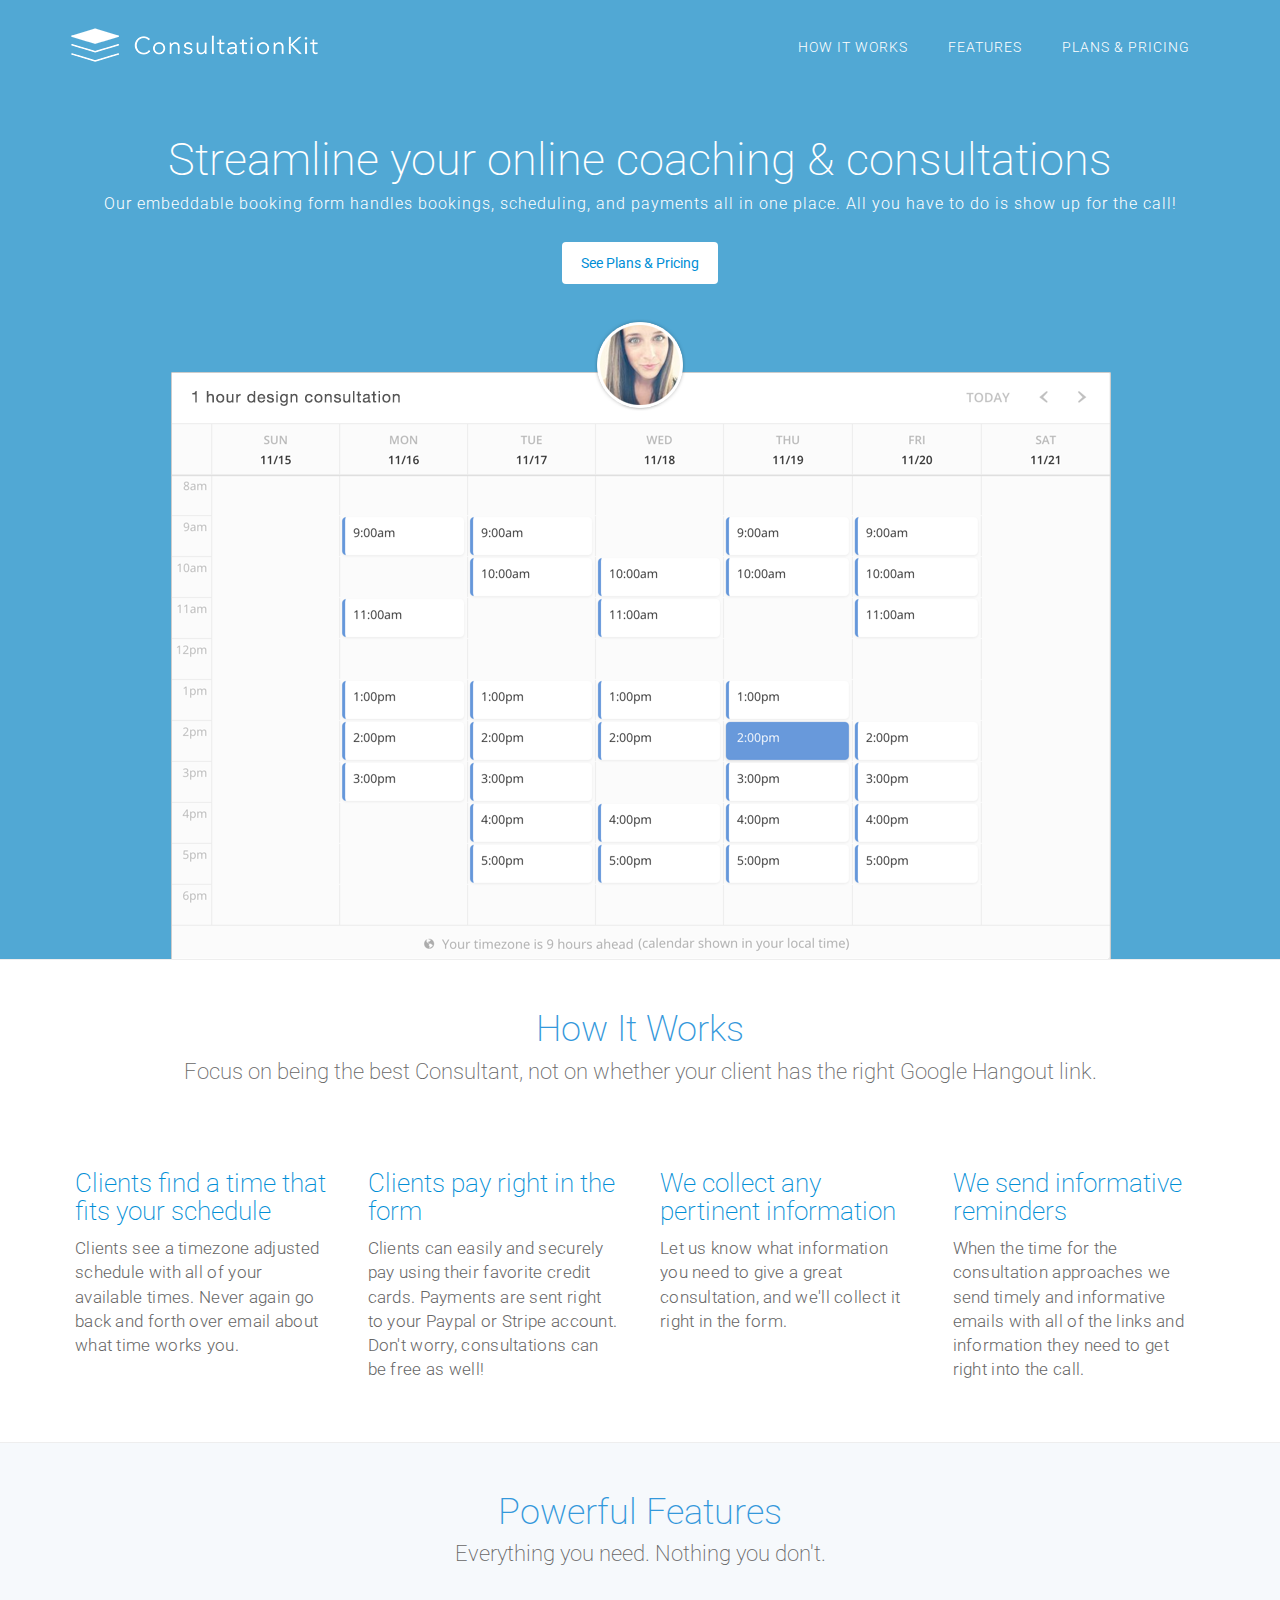
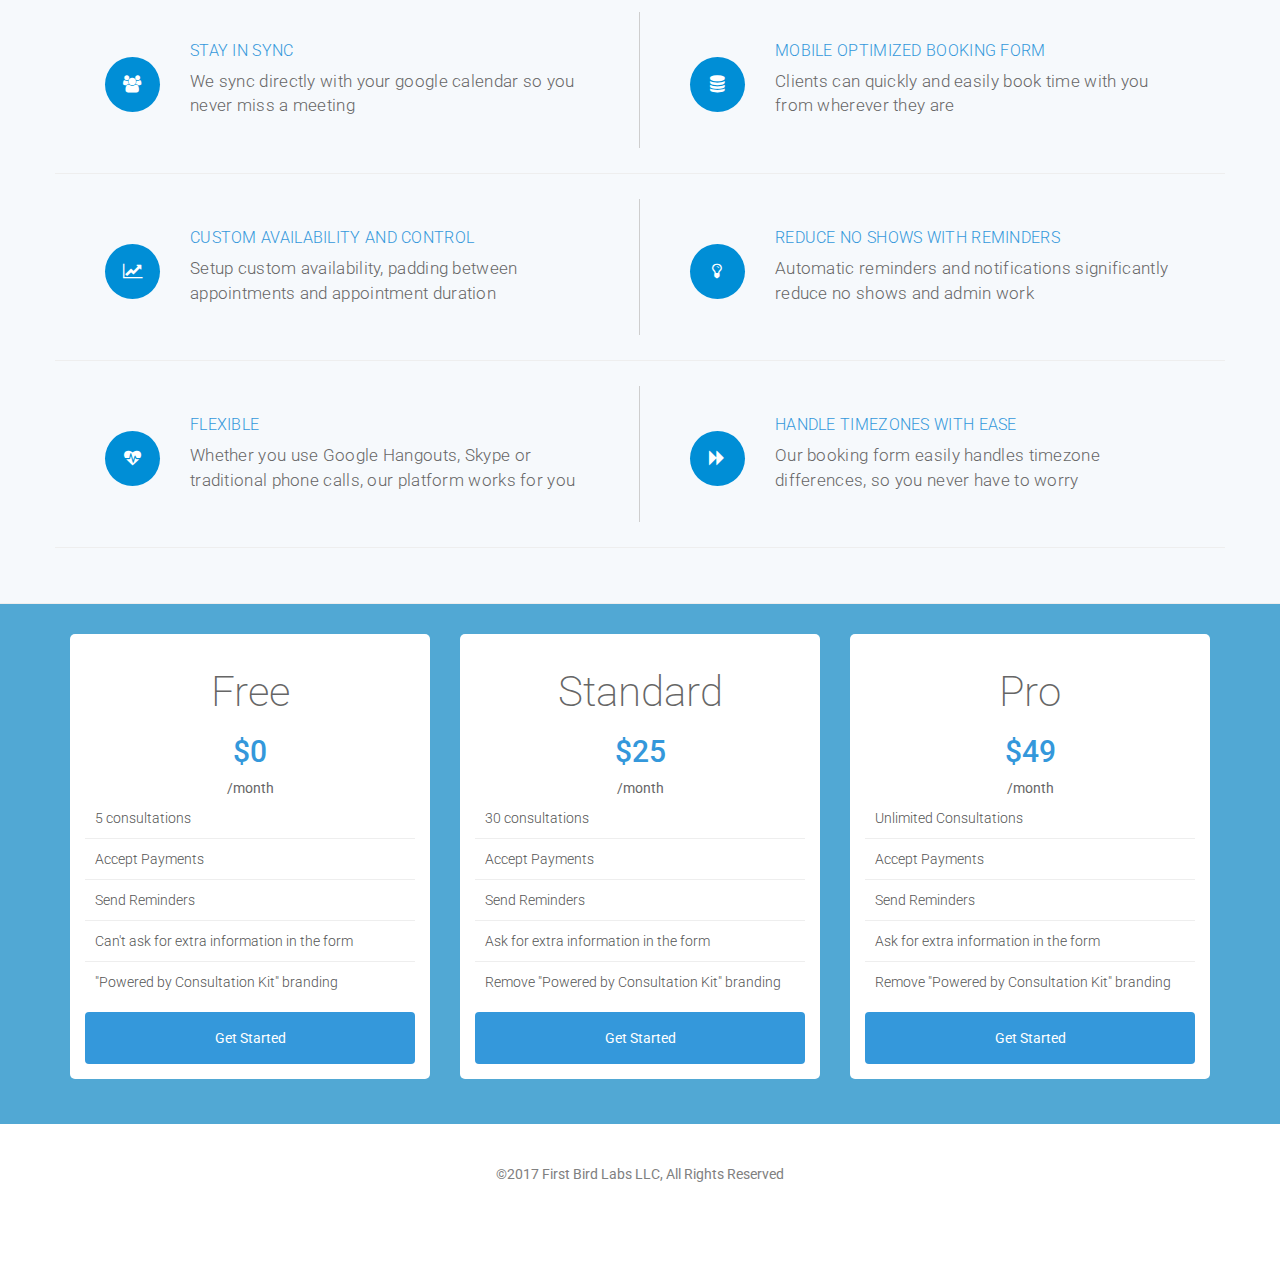
==== index.html @ 5f7b931e "add google verification" ====
<!doctype html>
<html lang="en">
<head>
	<meta charset="UTF-8">

	<!-- SITE TITLE -->
	<title>Consultation Kit - Streamline your online coaching &amp; consultations</title>
	<meta name="description" content="Convos reveals common interests through real conversations">
	<meta name="keywords" content="Convos, Find, Discover, Conversations, App, Mobile">
	<meta name="viewport" content="width=device-width, initial-scale=1, maximum-scale=1">
	<meta name="google-site-verification" content="D7kw4qBS7Xbm1XAXugQw0Zht6vFipjHPdtNviVeNV0k" />

	<!-- =========================
          FAV AND TOUCH ICONS
    ============================== -->
	<!--<link rel="icon" href="images/favicon.ico">-->
	<link rel="apple-touch-icon" href="images/apple-touch-icon.png">
	<link rel="apple-touch-icon" sizes="72x72" href="images/apple-touch-icon-72x72.png">
	<link rel="apple-touch-icon" sizes="114x114" href="images/apple-touch-icon-114x114.png">

	<!-- =========================
         STYLESHEETS
    ============================== -->
	<!-- BOOTSTRAP -->
	<link rel="stylesheet" href="https://maxcdn.bootstrapcdn.com/bootstrap/3.3.7/css/bootstrap.min.css" integrity="sha384-BVYiiSIFeK1dGmJRAkycuHAHRg32OmUcww7on3RYdg4Va+PmSTsz/K68vbdEjh4u" crossorigin="anonymous">

	<link rel="stylesheet" href="css/animate.min.css">
	<link rel="stylesheet" href="css/main.css">

	<!-- WEB FONTS -->
	<link href='http://fonts.googleapis.com/css?family=Roboto:100,300,100italic,400,300italic' rel='stylesheet' type='text/css'>

	<link href="https://maxcdn.bootstrapcdn.com/font-awesome/4.7.0/css/font-awesome.min.css" rel="stylesheet" integrity="sha384-wvfXpqpZZVQGK6TAh5PVlGOfQNHSoD2xbE+QkPxCAFlNEevoEH3Sl0sibVcOQVnN" crossorigin="anonymous">

	<script>
		(function(i,s,o,g,r,a,m){i['GoogleAnalyticsObject']=r;i[r]=i[r]||function(){
					(i[r].q=i[r].q||[]).push(arguments)},i[r].l=1*new Date();a=s.createElement(o),
				m=s.getElementsByTagName(o)[0];a.async=1;a.src=g;m.parentNode.insertBefore(a,m)
		})(window,document,'script','https://www.google-analytics.com/analytics.js','ga');

		ga('create', '', 'auto');
		ga('send', 'pageview');

	</script>
</head>

<body>

<header class="header" id="home">

	<div class="see-through-blue">

		<!-- STICKY NAVIGATION -->
		<div class="navbar">
			<div class="container">
				<div class="navbar-header">

					<!-- LOGO ON STICKY NAV BAR -->
					<button type="button" class="navbar-toggle" data-toggle="collapse" data-target="#main-navigation">
						<span class="sr-only">Toggle navigation</span>
						<span class="icon-bar"></span>
						<span class="icon-bar"></span>
						<span class="icon-bar"></span>
					</button>

					<a class="navbar-brand" href="#"><img src="images/logo.png"></a>

				</div>

				<!-- NAVIGATION LINKS -->
				<div class="navbar-collapse collapse" id="main-navigation">
					<ul class="nav navbar-nav navbar-right main-navigation">
						<li><a href="#how-it-works">How it works</a></li>
						<li><a href="#features">Features</a></li>
						<li><a href="#plans">Plans &amp; Pricing</a></li>
					</ul>
				</div>
			</div> <!-- /END CONTAINER -->
		</div> <!-- /END STICKY NAVIGATION -->

		<!-- CONTAINER -->
		<div class="container hero">

			<div class="row home-contents">
				<div class="col-md-12 col-sm-12">

					<!-- HEADING AND BUTTONS -->
					<div class="intro-section text-center fadeInRight animated">

						<!-- WELCOM MESSAGE -->
						<h1 class="intro">Streamline your online coaching &amp; consultations</h1>
						<h5>Our embeddable booking form handles bookings, scheduling, and payments all in one place. All you have to do is show up for the call!</h5>

						<!--
						<div class="download-btns">
							<a href="https://itunes.apple.com/us/app/find-convos/id1161973068?ls=1&mt=8" target="_blank" class="btn btn-app-store"><i class="fa fa-apple"></i> <span class="small">Download on the</span> <span class="big">App Store</span></a>

							<a href="#" class="btn btn-play-store"><i class="fa fa-android"></i> <span class="small">Coming Soon</span> <span class="big">Play Store</span></a>
						</div>
						-->

						<!-- Begin MailChimp Signup Form -->
						<!--End mc_embed_signup-->
						<!-- /END BUTTONS -->

					</div>
					<!-- /END HEADNING AND BUTTONS -->

				</div>
			</div>
			<div class="action-btns">
				<a class="btn btn-pricing" href="#plans">See Plans &amp; Pricing</a>
			</div>
			<!-- /END ROW -->
			<div class="desktop fadeInLeft animated">
				<img src="images/widget-screenshot-transparent.png" class="img-responsive"/>
			</div>

		</div>
		<!-- /END CONTAINER -->
	</div>
	<!-- /END SOLID COLOR BG -->
</header>
<!-- /END HEADER -->

<section class="featured" id="how-it-works">
	<div class="container fadeInLeft animated">
		<div class="heading text-center">
			<h1>How It Works</h1>
			<h5>Focus on being the best Consultant, not on whether your client has the right Google Hangout link.</h5>
		</div>
		<div class="row">
			<div class="col-sm-3 explainer">
				<h2>Clients find a time that fits your schedule</h2>
				<p>Clients see a timezone adjusted schedule with all of your available times. Never again go back and forth over email about what time works you.</p>
			</div>
			<div class="col-sm-3 explainer">
					<h2>Clients pay right in the form</h2>
					<p>Clients can easily and securely pay using their favorite credit cards. Payments are sent right to your Paypal or Stripe account. Don't worry, consultations can be free as well!</p>
			</div>
			<div class="col-sm-3 explainer">
				<h2>We collect any pertinent information</h2>
				<p>Let us know what information you need to give a great consultation, and we'll collect it right in the form.</p>
			</div>
				<div class="col-sm-3 explainer">
					<h2>We send informative reminders</h2>
					<p>When the time for the consultation approaches we send timely and informative emails with all of the links and information they need to get right into the call.</p>
				</div>
		</div>
	</div>
	<!--
	<div class="container fadeInLeft animated">
		<div class="heading text-center">
			<h1>How It Works</h1>
			<h5>Here's how clients can easily book a time with Consultation Kit</h5>
		</div>
		<div class="row">
			<div class="col-sm-7 explainer">
				<h2>Clients find a time that fits your schedule</h2>
				<p>Clients see a timezone adjusted schedule with all of your available times. Never again go back and forth over email about what time works you.</p>
			</div>
			<div class="col-sm-5">
			</div>
		</div>
	</div>
	<div class="gray">
		<div class="container fadeInRight animated">
			<div class="row">
				<div class="col-sm-7 explainer">
					<h2>Clients pay right in the form</h2>
					<p>Clients can easily and securely pay using their favorite credit cards. Payments are sent right to your Paypal or Stripe account. Don't worry, consultations can be free as well!</p>
				</div>
				<div class="col-sm-5 pull-phone">
				</div>
			</div>
		</div>
	</div>
	<div class="container fadeInLeft animated">
		<div class="row">
			<div class="col-sm-7 explainer">
				<h2>We collect any pertinent information</h2>
				<p>Let us know what information you need to give a great consultation, and we'll collect it right in the form.</p>
			</div>
			<div class="col-sm-5 pull-phone">

			</div>
		</div>
	</div>
	<div class="gray">
		<div class="container fadeInLeft animated">
			<div class="row">
				<div class="col-sm-7 explainer">
					<h2>We send informative reminders</h2>
					<p>When the time for the consultation approaches we send timely and informative emails with all of the links and information they need to get right into the call.</p>
				</div>
				<div class="col-sm-5 pull-phone">

				</div>
			</div>
		</div>
	</div>
	<div class="container fadeInLeft animated">
		<div class="row">
			<div class="col-sm-7 explainer">
				<h2>You focus on what you do best</h2>
				<p>We take care of the busy work of running an online consulting business so you can focus on being a great consultant and not on making sure your client has the right Google Hangout link.</p>
			</div>
			<div class="col-sm-5 pull-phone">

			</div>
		</div>
	</div>
	-->
</section>

<section id="features" class="featured gray fadeInRight animated">
	<div class="container">
		<div class="heading text-center">
			<h1>Powerful Features</h1>
			<h5>Everything you need. Nothing you don't.</h5>
		</div>
		<div class="row benefits">
			<div class="col-sm-6 benefit">
				<div class="icon">
					<i class="fa fa-users"></i>
				</div>
				<h4>Stay In Sync</h4>
				<p>We sync directly with your google calendar so you never miss a meeting
				</p>
			</div>
			<div class="col-sm-6 benefit">
				<div class="icon">
					<i class="fa fa-database"></i>
				</div>
				<h4>Mobile optimized booking form</h4>
				<p>Clients can quickly and easily book time with you from wherever they are</p>
			</div>
		</div>
		<div class="row benefits">
			<div class="col-sm-6 benefit">
				<div class="icon">
					<i class="fa fa-line-chart"></i>
				</div>
				<h4>Custom availability and control</h4>
				<p>Setup custom availability, padding between appointments and appointment duration</p>
			</div>
			<div class="col-sm-6 benefit">
				<div class="icon">
					<i class="fa fa-lightbulb-o"></i>
				</div>
				<h4>Reduce no shows with reminders</h4>
				<p>Automatic reminders and notifications significantly reduce no shows and admin work</p>
			</div>
		</div>
		<div class="row benefits">
			<div class="col-sm-6 benefit">
				<div class="icon">
					<i class="fa fa-heartbeat"></i>
				</div>
				<h4>Flexible</h4>
				<p>Whether you use Google Hangouts, Skype or traditional phone calls, our platform works for you</p>
			</div>
			<div class="col-sm-6 benefit">
				<div class="icon">
					<i class="fa fa-forward"></i>
				</div>
				<h4>Handle Timezones with ease</h4>
				<p>Our booking form easily handles timezone differences, so you never have to worry</p>
			</div>
		</div>
	</div>
</section>


<!-- =========================
     DOWNLOAD NOW
============================== -->
<section class="solid-color" id="plans">
		<div class="container">
			<div class="row">
				<div class="col-sm-4">
					<div class="plan">
						<h2>Free</h2>
						<h3>$0</h3>
						<span>/month</span>
						<ul>
							<li>5 consultations</li>
							<li>Accept Payments</li>
							<li>Send Reminders</li>
							<li>Can't ask for extra information in the form</li>
							<li>"Powered by Consultation Kit" branding</li>
						</ul>
						<a class="btn btn-get-started" href="/signup">Get Started</a>
					</div>
				</div>
				<div class="col-sm-4">
					<div class="plan">
						<h2>Standard</h2>
						<h3>$25</h3>
						<span>/month</span>
						<ul>
							<li>30 consultations</li>
							<li>Accept Payments</li>
							<li>Send Reminders</li>
							<li>Ask for extra information in the form</li>
							<li>Remove "Powered by Consultation Kit" branding</li>
						</ul>
						<a class="btn btn-get-started" href="/signup">Get Started</a>
					</div>
				</div>
				<div class="col-sm-4">
					<div class="plan">
						<h2>Pro</h2>
						<h3>$49</h3>
						<span>/month</span>
						<ul>
							<li>Unlimited Consultations</li>
							<li>Accept Payments</li>
							<li>Send Reminders</li>
							<li>Ask for extra information in the form</li>
							<li>Remove "Powered by Consultation Kit" branding</li>
						</ul>
						<a class="btn btn-get-started" href="/signup">Get Started</a>
					</div>
				</div>

				<!--
				<div class="col-md-8 col-md-offset-2">
					<div class="subscription-form-container fadeInLeft animated">
						<h2 data-wow-offset="10" data-wow-duration="1.5s">Join our mailing list!</h2>
						<p>Learn tips and tricks on growing and maintaining happy teams.</p>

						<form class="subscription-form mailchimp form-inline wow fadeInRight animated" data-wow-offset="10" data-wow-duration="1.5s" role="form">
							<h4 class="subscription-success"></h4>
							<h4 class="subscription-error"></h4>
							<div class="input-and-button">
								<input type="email" name="email" id="subscriber-email" placeholder="Your Email" class="form-control input-box">
								<button type="submit" id="subscribe-button" class="btn btn-default standard-button">Submit</button>
							</div>
						</form>
					</div>
				</div>
				-->
			</div>
		</div>
</section>


<!-- =========================
     FOOTER
============================== -->
<footer>

	<div class="container">


		<!-- <div class="social-icons-list text-center">
			<a href="https://facebook.com/findconvos">
				<i class="fa fa-facebook"></i>
			</a>
			<a href="https://twitter.com/findconvos">
				<i class="fa fa-twitter"></i>
			</a>
			<a href="https://instagram.com/findconvos">
				<i class="fa fa-instagram"></i>
			</a>
		</div>-->

		<!-- COPYRIGHT TEXT -->
		<p class="copyright text-center">
			©2017 First Bird Labs LLC, All Rights Reserved
		</p>

	</div>
	<!-- /END CONTAINER -->

</footer>
<!-- /END FOOTER -->
<script src="https://ajax.googleapis.com/ajax/libs/jquery/3.1.0/jquery.min.js"></script>
<script src="js/jquery.ajaxchimp.min.js"></script>
<script src="https://maxcdn.bootstrapcdn.com/bootstrap/3.3.7/js/bootstrap.min.js" integrity="sha384-Tc5IQib027qvyjSMfHjOMaLkfuWVxZxUPnCJA7l2mCWNIpG9mGCD8wGNIcPD7Txa" crossorigin="anonymous"></script>
<script type="text/javascript">
	$( document ).ready(function() {
		/* =================================
		 ===  MAILCHIMP                 ====
		 =================================== */

		$('.mailchimp').ajaxChimp({
					callback: mailchimpCallback,
					url: "https://findconvos.us14.list-manage.com/subscribe/post?u=e4b405b7a6bc4b181033f6d09&amp;id=39b6cc0068" //Replace this with your own mailchimp post URL. Don't remove the "". Just paste the url inside "".
				}
		);

		function mailchimpCallback(resp) {
			if (resp.result === 'success') {
				$('.subscription-success').html('<i class="icon_check_alt2"></i> Success!<br/>' + resp.msg).fadeIn(1000);
				$('.subscription-error').fadeOut(500);

				$('.input-and-button').hide();

			} else if(resp.result === 'error') {
				$('.subscription-error').html('<i class="icon_close_alt2"></i><br/>' + resp.msg).fadeIn(1000);
			}
		}

		$("a[href*=\\#]:not([href=\\#])").click(function() {
			if (location.pathname.replace(/^ \//,'') == this.pathname.replace(/^ \//,'')
					&& location.hostname == this.hostname) {
				var $target = $(this.hash);
				$target = $target.length && $target
						|| $('[name=' + this.hash.slice(1) +']');
				if ($target.length) {
					var targetOffset = $target.offset().top;
					$('html,body')
							.animate({scrollTop: targetOffset}, 1000);
					return false;
				}
			}
		});
	});
</script>
</body>
</html>
---- css/main.css ----
body {
    font-family: 'Roboto', sans-serif;
}

.solid-color{
    background: rgba(51,153,204, 0.85);
}
.see-through-blue{
    background: rgba(51,153,204, 0.85);
}
.navbar-brand{
    line-height: 63px;
    height: auto;
    padding-top: 25px;
}
.navbar-nav > li > a{
    line-height: 63px;
    color: #fff;
    font-size: 14px;
    font-weight: 300;
    letter-spacing: 1px;
    padding-left: 20px;
    padding-right: 20px;
    text-transform: uppercase;
}
.navbar-nav > li > a:hover {
    background: transparent;
    color: #fff;
    border-top: 5px solid #fff;
    line-height: 55px;
}
.navbar-nav > li > a:focus, .navbar-nav > li > a:active{
    background: transparent;
    color: #fff;
}
.hero{
    color: #fff;
}
.hero h1{
    font-weight: 200
}
.hero h5{
    font-size: 16px;
    font-weight: 300;
    letter-spacing: 1px;
}
#home{
    //background: url('../images/bg.jpg');
    //background-size: cover;
}
.phone{
    padding: 50px 15px;
    margin: 45px auto;
    display: -webkit-box;
    display: -webkit-flex;
    display: -ms-flexbox;
    display: flex;
    justify-content: center;
    width: 267px;
    /*height: 553px;*/
    align-items: center;
    border-radius: 38px;
    background: #fff;
    box-shadow: inset 0 4px 7px 1px #fff,inset 0 -5px 20px rgba(173,186,204,.25),0 2px 6px rgba(0,21,64,.14),0 10px 20px rgba(0,21,64,.05);
}
.phone img{
    border-radius: 4px;
    max-width: 100%;
}
.desktop{
    //padding: 50px 15px 0;
    margin: 10px auto 0;
    display: -webkit-box;
    display: -webkit-flex;
    display: -ms-flexbox;
    display: flex;
    justify-content: center;
    max-width: 972px;
    align-items: center;
    //border-radius: 38px 38px 0 0;
    //background: #f9f9f9;
    //box-shadow: inset 0 4px 7px 1px #fff,inset 0 -5px 20px rgba(173,186,204,.25),0 2px 6px rgba(0,21,64,.14),0 10px 20px rgba(0,21,64,.05);
}
.desktop img{
    //border-radius: 4px;
    max-width: 100%;
    //border: 1px solid #eee;
}
.featured{
    padding: 30px 0;
    position: relative;
    background: #fff;
    border-top: 1px solid #eee;
}
.explainer {
    padding: 10px;
    text-align: center;
}
.explainer h2{
    color: #008ed6;
    font-weight: 200;
    font-size: 26px;
}
.explainer p{
    font-size: 17px;
    color: #666;
    font-weight: 300;
    letter-spacing: 0.3px;
}
.gray{
    background: #f6f9fc;
    border-top: 1px solid #eee;
    border-bottom: 1px solid #eee;
}
.heading{
    padding-bottom: 35px;
}
.heading h1{
    font-weight: 200;
    color: #3498db;
}
.heading h5{
    color: #666;
    font-size: 22px;
    font-weight: 200;
}
.benefits{
    margin-bottom: 25px;
    border-bottom: 1px solid #eee;
    padding-bottom: 25px;
}
.benefit{
    padding: 20px 50px;
    color: #666;
    font-weight: 300;
    font-size: 17px;
    letter-spacing: 0.3px;
    text-align: center;

}
.benefit h4{
    text-transform: uppercase;
    font-weight: 300;
    font-size: 16px;
    color: #3498db;
}
.benefit:first-child{
    border-right: 1px solid #cecece;
}
.icon {
    background: #008ed6;
    height: 55px;
    width: 55px;
    border-radius: 100%;
    text-align: center;
    line-height: 50px;
    margin: 20px auto 15px;
}
.icon i {
    vertical-align: middle;
    color: #fff;
}
.icon-bar{
    background: #fff
}

.download {
    color: #ffffff;
}

.download .solid-color {
    padding-top: 110px;
    padding-bottom: 70px;
}

.download .download-container {
    padding-bottom: 80px;
}

.download .subscription-form-container {
    padding-bottom: 80px;
}
.download .subscription-form-container h2{
    font-weight: 300;
    font-size: 36px;
    margin: 0;
}
.download .subscription-form-container p{
    font-weight: 300;
    font-size: 18px;
    letter-spacing: 1px;
}

.download .subscription-form .input-box {
    height: 57px;
    padding-left: 20px;
    -webkit-box-shadow: none;
    box-shadow: none;
    background: #FFF;
    border: 2px solid #FFF;
}

.download .subscription-form .input-box:focus,
.download .subscription-form .input-box:active {
    color: #000;
    font-weight: 400;
}

.download .subscription-form .subscription-success,
.download .subscription-form .subscription-error {
    display: none;
}

.download h2 {
    margin-bottom: 30px;
}
.standard-button {
    background: #005885;
}

.standard-button, .standard-button2 {
    font-size: 18px;
    font-weight: 400 !important;
    border-radius: 4px !important;
    text-shadow: 0 !important;
    color: #ffffff;
    min-width: 150px;
    border: none;
    padding: 16px 25px 16px 25px;
    -webkit-transition: all ease 0.25s;
    transition: all ease 0.25s;
    margin: 10px auto;
    display: block;
}
footer{
    padding: 30px;
}

footer .copyright {
    color: #808080;
    padding-top: 10px;
    margin-bottom: 50px;
}
.skew-right{
    transform: rotate(4deg);
}
.skew-left{
    transform: rotate(-4deg);
}
.social-icons-list a{
    font-size: 25px;
    margin: 0 10px;
}
.navbar-toggle {
    margin-top: 28px;
    margin-right: 20px;
}

.btn {
    display: inline-block;
    padding: 6px 12px;
    margin-bottom: 0;
    font-size: 14px;
    font-weight: 400;
    line-height: 1.42857143;
    text-align: center;
    white-space: nowrap;
    vertical-align: middle;
    -ms-touch-action: manipulation;
    touch-action: manipulation;
    cursor: pointer;
    -webkit-user-select: none;
    -moz-user-select: none;
    -ms-user-select: none;
    user-select: none;
    background-image: none;
    border: 1px solid transparent;
    border-radius: 4px;
}

.download-btns {
    padding: 15px;
}
.btn-app-store, .btn-play-store {
    display: inline-block;
    margin: 0 10px;
}

.btn-app-store, .btn-play-store {
    background: #fff;
    color: #444;
    position: relative;
    height: 60px;
    padding-left: 55px;
    padding-right: 20px;
    border-radius: 4px;
    margin-bottom: 10px;
}

.btn-app-store i, .btn-play-store i {
    font-size: 36px;
    position: absolute;
    left: 10px;
    top: 12px;
    color: #3498db;
}

.btn-app-store .small, .btn-play-store .small {
    display: block;
    text-align: left;
    font-size: 12px;
    line-height: 12px;
    margin-bottom: 2px;
    margin-top: 5px;
}

.btn-app-store .big, .btn-play-store .big {
    display: block;
    text-align: left;
    font-size: 21px;
    line-height: 21px;
    font-weight: 600;
}
.action-btns {
    text-align: center;
    padding: 20px;
}

.btn-pricing {
    padding: 10px 18px;
    background: #fff;
    color: #008ed6;
}
.btn-get-started {
    background: #3498db;
    color: #fff;
    width: 100%;
    padding: 15px;
}
#plans {
    padding: 30px;
}
.plan {
    background: #fff;
    -webkit-border-radius: 5px;
    -moz-border-radius: 5px;
    border-radius: 5px;
    padding: 15px;
    text-align: center;
    margin-bottom: 15px;
}
.plan h2 {
    color: #666;
    font-size: 42px;
    font-weight: 200;
}
.plan h3 {
    color: #3498db;
    font-size: 30px;
}
.plan span {
    color: #666;
}
.plan ul {
    padding: 0;
    margin: 0 0 10px;
    list-style-type: none;
    width: 100%;
}
.plan ul li {
    padding: 10px;
    color: #555;
    border-bottom: 1px solid #eee;
    width: 100%;
    text-align: left;
    font-size: 14px;
    font-weight: 300;
}
.plan ul li:last-child {
    border: none;
}
@media (min-width: 768px){
    .hero {
        padding-top: 0px;
        padding-bottom: 0px;
    }
    .hero h1{
        font-size: 45px;
    }
    .pull-phone{
        margin-top: -100px;
    }
    .explainer {
        padding: 20px;
        text-align: left;
    }
    .benefit{
        text-align: left;
    }
    .benefit .icon {
        float: left;
        margin-right: 30px;
        margin-top: 25px;
    }
    .download .subscription-form .input-box {
        width: 70%;
    }
    .standard-button{
        margin: 5px;
        display: inline-block;
    }
}
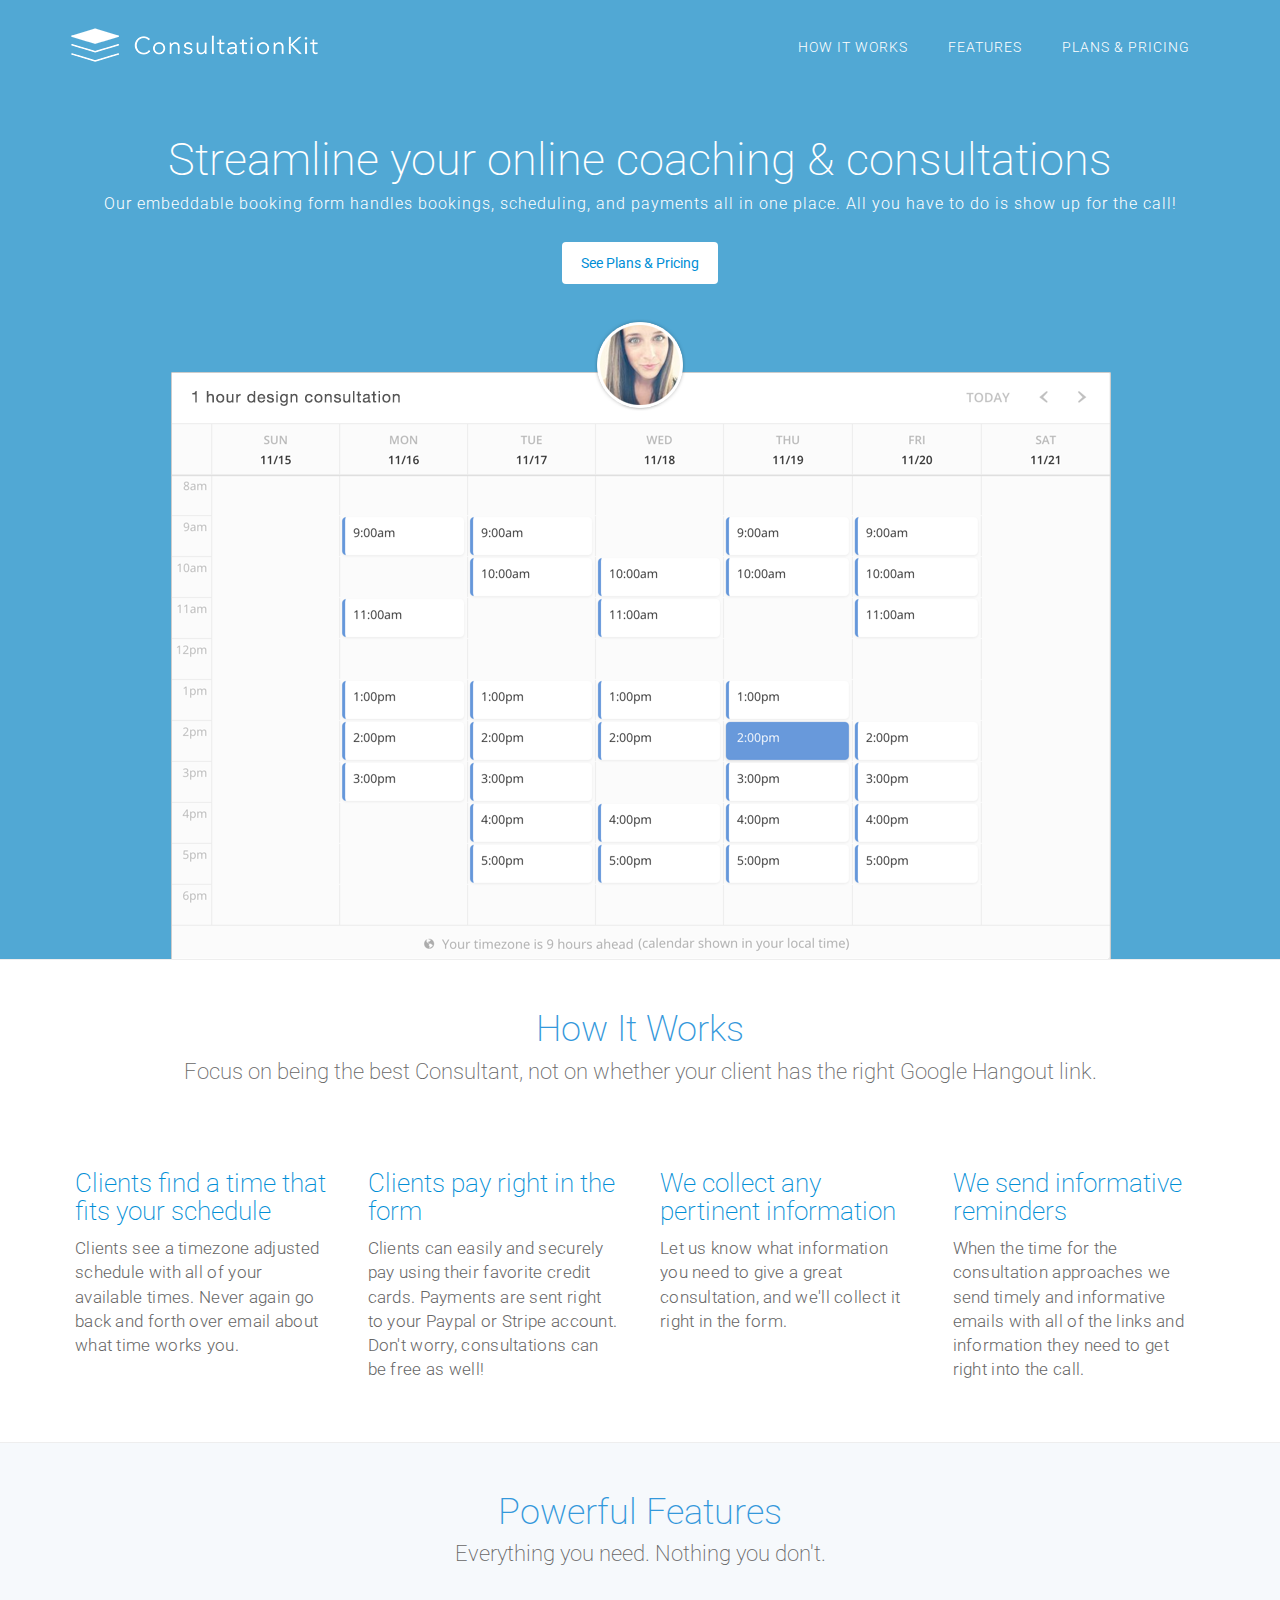
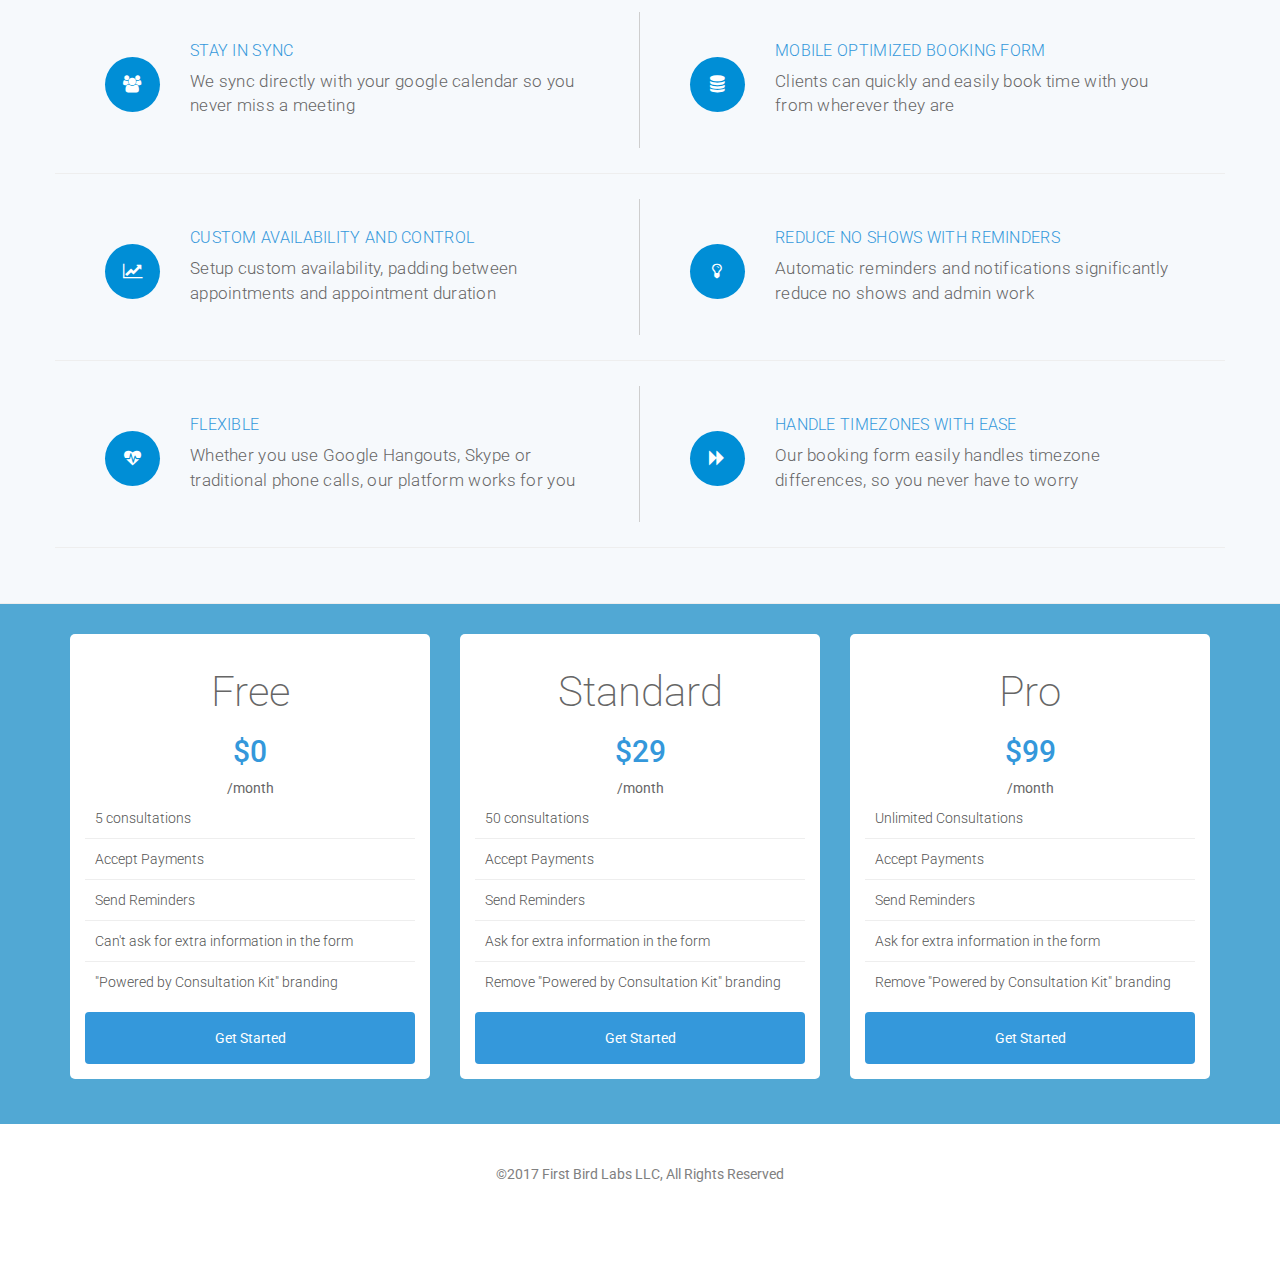
==== commit fd78da1d: "ga event for signup" ====
--- a/index.html
+++ b/index.html
@@ -33,13 +33,13 @@
 	<link href="https://maxcdn.bootstrapcdn.com/font-awesome/4.7.0/css/font-awesome.min.css" rel="stylesheet" integrity="sha384-wvfXpqpZZVQGK6TAh5PVlGOfQNHSoD2xbE+QkPxCAFlNEevoEH3Sl0sibVcOQVnN" crossorigin="anonymous">
 
 	<script>
-		(function(i,s,o,g,r,a,m){i['GoogleAnalyticsObject']=r;i[r]=i[r]||function(){
-					(i[r].q=i[r].q||[]).push(arguments)},i[r].l=1*new Date();a=s.createElement(o),
-				m=s.getElementsByTagName(o)[0];a.async=1;a.src=g;m.parentNode.insertBefore(a,m)
-		})(window,document,'script','https://www.google-analytics.com/analytics.js','ga');
-
-		ga('create', '', 'auto');
-		ga('send', 'pageview');
+	  (function(i,s,o,g,r,a,m){i['GoogleAnalyticsObject']=r;i[r]=i[r]||function(){
+	  (i[r].q=i[r].q||[]).push(arguments)},i[r].l=1*new Date();a=s.createElement(o),
+	  m=s.getElementsByTagName(o)[0];a.async=1;a.src=g;m.parentNode.insertBefore(a,m)
+	  })(window,document,'script','https://www.google-analytics.com/analytics.js','ga');
+
+	  ga('create', 'UA-92282541-1', 'auto');
+	  ga('send', 'pageview');
 
 	</script>
 </head>
@@ -290,28 +290,28 @@
 							<li>Can't ask for extra information in the form</li>
 							<li>"Powered by Consultation Kit" branding</li>
 						</ul>
-						<a class="btn btn-get-started" href="/signup">Get Started</a>
+						<div data-plan="free" class="btn btn-get-started">Get Started</div>
 					</div>
 				</div>
 				<div class="col-sm-4">
 					<div class="plan">
 						<h2>Standard</h2>
-						<h3>$25</h3>
+						<h3>$29</h3>
 						<span>/month</span>
 						<ul>
-							<li>30 consultations</li>
+							<li>50 consultations</li>
 							<li>Accept Payments</li>
 							<li>Send Reminders</li>
 							<li>Ask for extra information in the form</li>
 							<li>Remove "Powered by Consultation Kit" branding</li>
 						</ul>
-						<a class="btn btn-get-started" href="/signup">Get Started</a>
+						<div data-plan="standard" class="btn btn-get-started">Get Started</div>
 					</div>
 				</div>
 				<div class="col-sm-4">
 					<div class="plan">
 						<h2>Pro</h2>
-						<h3>$49</h3>
+						<h3>$99</h3>
 						<span>/month</span>
 						<ul>
 							<li>Unlimited Consultations</li>
@@ -320,7 +320,7 @@
 							<li>Ask for extra information in the form</li>
 							<li>Remove "Powered by Consultation Kit" branding</li>
 						</ul>
-						<a class="btn btn-get-started" href="/signup">Get Started</a>
+						<div data-plan="pro" class="btn btn-get-started">Get Started</div>
 					</div>
 				</div>
 
@@ -345,6 +345,32 @@
 		</div>
 </section>
 
+<!-- Modal -->
+<div class="modal fade" id="signup" tabindex="-1" role="dialog" aria-labelledby="myModalLabel">
+	<div class="modal-dialog" role="document">
+		<div class="modal-content">
+			<div class="modal-header">
+				<button type="button" class="close" data-dismiss="modal" aria-label="Close"><span aria-hidden="true">&times;</span></button>
+				<h4 class="modal-title" id="myModalLabel">You've caught us before we're ready!</h4>
+			</div>
+			<div class="modal-body">
+					<div class="subscription-form-container animated">
+						<p id="signup-description">Thanks for checking out Consultation Kit! Things are going really well and it should be
+							ready soon. If you would like to be one of the first users, leave your email below and
+							we'll be in touch when we're ready.</p>
+						<form id="mailchimp" class="subscription-form mailchimp form-inline wow fadeInRight animated" data-wow-offset="10" data-wow-duration="1.5s" role="form">
+							<h4 class="subscription-success"></h4>
+							<h4 class="subscription-error"></h4>
+							<div class="input-and-button">
+								<input type="email" name="email" id="subscriber-email" placeholder="Your Email" class="form-control input-box">
+								<button type="submit" id="subscribe-button" class="btn btn-get-started btn-subscribe">Submit</button>
+							</div>
+						</form>
+					</div>
+			</div>
+		</div>
+	</div>
+</div>
 
 <!-- =========================
      FOOTER
@@ -355,13 +381,13 @@
 
 
 		<!-- <div class="social-icons-list text-center">
-			<a href="https://facebook.com/findconvos">
+			<a href="https://facebook.com/">
 				<i class="fa fa-facebook"></i>
 			</a>
-			<a href="https://twitter.com/findconvos">
+			<a href="https://twitter.com/">
 				<i class="fa fa-twitter"></i>
 			</a>
-			<a href="https://instagram.com/findconvos">
+			<a href="https://instagram.com/">
 				<i class="fa fa-instagram"></i>
 			</a>
 		</div>-->
@@ -381,13 +407,25 @@
 <script src="https://maxcdn.bootstrapcdn.com/bootstrap/3.3.7/js/bootstrap.min.js" integrity="sha384-Tc5IQib027qvyjSMfHjOMaLkfuWVxZxUPnCJA7l2mCWNIpG9mGCD8wGNIcPD7Txa" crossorigin="anonymous"></script>
 <script type="text/javascript">
 	$( document ).ready(function() {
+
+		var selectedPlan = null;
+
+		$('.btn-get-started').on('click', function() {
+			selectedPlan = $(this).data().plan
+			const eventType = selectedPlan;
+
+			// send event to google analytics on singup
+			ga('send', 'event', 'Buy Plan', eventType);
+
+			$('#signup').modal('show')
+		})
 		/* =================================
 		 ===  MAILCHIMP                 ====
 		 =================================== */
 
-		$('.mailchimp').ajaxChimp({
+		$('#mailchimp').ajaxChimp({
 					callback: mailchimpCallback,
-					url: "https://findconvos.us14.list-manage.com/subscribe/post?u=e4b405b7a6bc4b181033f6d09&amp;id=39b6cc0068" //Replace this with your own mailchimp post URL. Don't remove the "". Just paste the url inside "".
+					url: "https://consultationkit.us15.list-manage.com/subscribe/post?u=f41667291d3e0a2df7e658abb&amp;id=4179db09fe"
 				}
 		);
 
@@ -397,6 +435,9 @@
 				$('.subscription-error').fadeOut(500);
 
 				$('.input-and-button').hide();
+				$('#signup-description').hide();
+
+				ga('send', 'event', 'Email Signup', selectedPlan);
 
 			} else if(resp.result === 'error') {
 				$('.subscription-error').html('<i class="icon_close_alt2"></i><br/>' + resp.msg).fadeIn(1000);
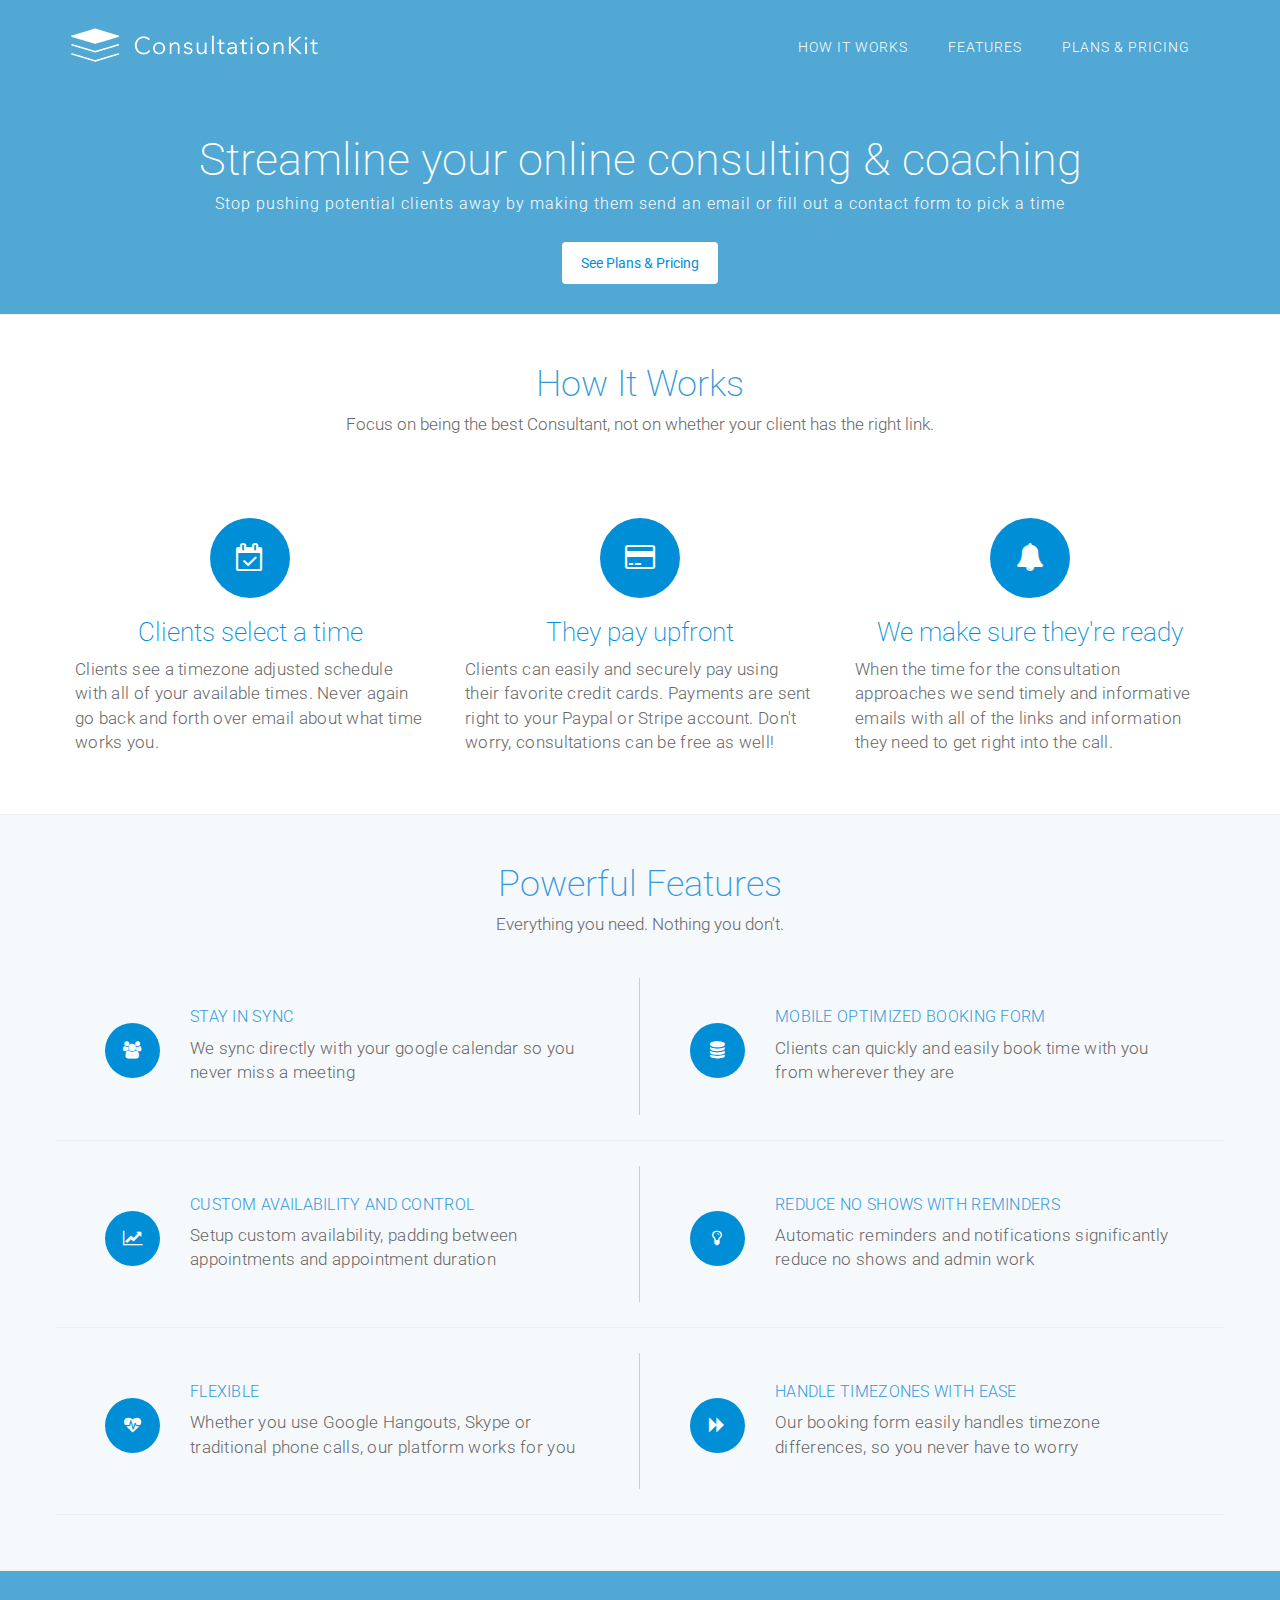
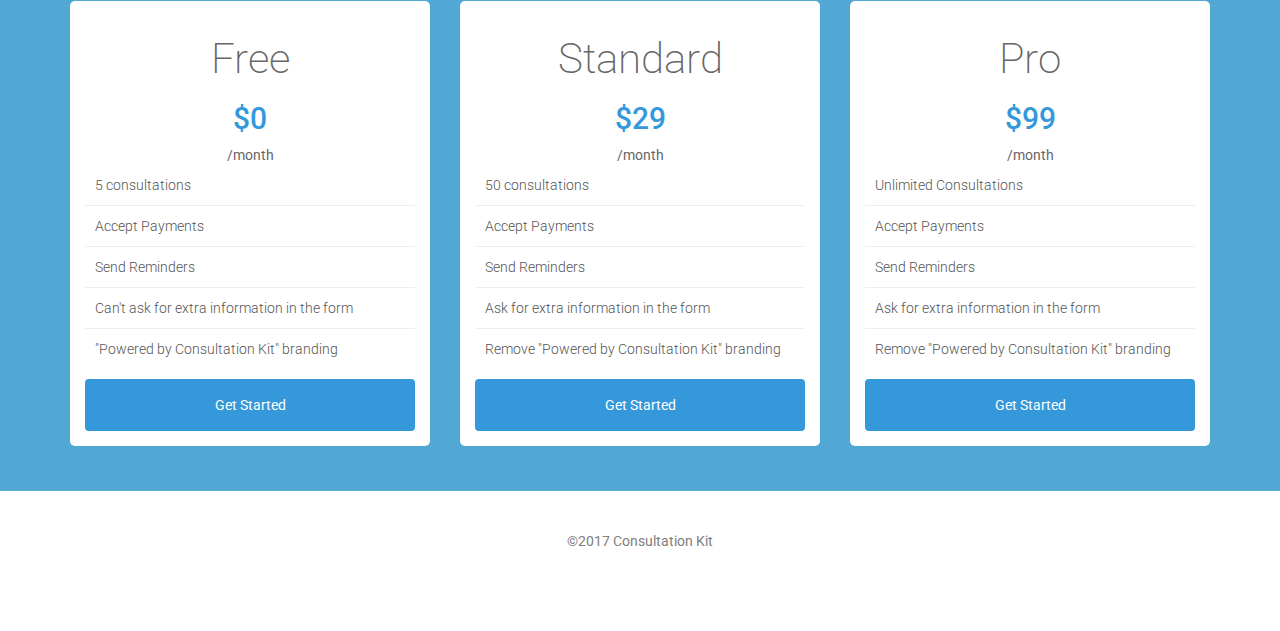
==== commit 35bdd8c9: "update homepage copy" ====
--- a/index.html
+++ b/index.html
@@ -28,9 +28,11 @@
 	<link rel="stylesheet" href="css/main.css">
 
 	<!-- WEB FONTS -->
-	<link href='http://fonts.googleapis.com/css?family=Roboto:100,300,100italic,400,300italic' rel='stylesheet' type='text/css'>
+	<link href='https://fonts.googleapis.com/css?family=Roboto:100,300,100italic,400,300italic' rel='stylesheet' type='text/css'>
 
 	<link href="https://maxcdn.bootstrapcdn.com/font-awesome/4.7.0/css/font-awesome.min.css" rel="stylesheet" integrity="sha384-wvfXpqpZZVQGK6TAh5PVlGOfQNHSoD2xbE+QkPxCAFlNEevoEH3Sl0sibVcOQVnN" crossorigin="anonymous">
+	<script type="text/javascript" src="https://ajax.googleapis.com/ajax/libs/jquery/2.1.3/jquery.min.js"></script>
+	<script type="text/javascript" src="js/booking.js"></script>
 
 	<script>
 	  (function(i,s,o,g,r,a,m){i['GoogleAnalyticsObject']=r;i[r]=i[r]||function(){
@@ -42,6 +44,7 @@
 	  ga('send', 'pageview');
 
 	</script>
+
 </head>
 
 <body>
@@ -83,29 +86,10 @@
 
 			<div class="row home-contents">
 				<div class="col-md-12 col-sm-12">
-
-					<!-- HEADING AND BUTTONS -->
 					<div class="intro-section text-center fadeInRight animated">
-
-						<!-- WELCOM MESSAGE -->
-						<h1 class="intro">Streamline your online coaching &amp; consultations</h1>
-						<h5>Our embeddable booking form handles bookings, scheduling, and payments all in one place. All you have to do is show up for the call!</h5>
-
-						<!--
-						<div class="download-btns">
-							<a href="https://itunes.apple.com/us/app/find-convos/id1161973068?ls=1&mt=8" target="_blank" class="btn btn-app-store"><i class="fa fa-apple"></i> <span class="small">Download on the</span> <span class="big">App Store</span></a>
-
-							<a href="#" class="btn btn-play-store"><i class="fa fa-android"></i> <span class="small">Coming Soon</span> <span class="big">Play Store</span></a>
-						</div>
-						-->
-
-						<!-- Begin MailChimp Signup Form -->
-						<!--End mc_embed_signup-->
-						<!-- /END BUTTONS -->
-
+						<h1 class="intro">Streamline your online consulting &amp; coaching</h1>
+						<h5>Stop pushing potential clients away by making them send an email or fill out a contact form to pick a time</h5>
 					</div>
-					<!-- /END HEADNING AND BUTTONS -->
-
 				</div>
 			</div>
 			<div class="action-btns">
@@ -113,7 +97,8 @@
 			</div>
 			<!-- /END ROW -->
 			<div class="desktop fadeInLeft animated">
-				<img src="images/widget-screenshot-transparent.png" class="img-responsive"/>
+				<img id="try-callout" class="hidden-sm hidden-xs" src="images/try-callout.png">
+				<div id="demo"></div>
 			</div>
 
 		</div>
@@ -127,25 +112,36 @@
 	<div class="container fadeInLeft animated">
 		<div class="heading text-center">
 			<h1>How It Works</h1>
-			<h5>Focus on being the best Consultant, not on whether your client has the right Google Hangout link.</h5>
+			<h5>Focus on being the best Consultant, not on whether your client has the right link.</h5>
 		</div>
 		<div class="row">
-			<div class="col-sm-3 explainer">
-				<h2>Clients find a time that fits your schedule</h2>
+			<div class="col-sm-4 explainer">
+				<div class="icon big">
+					<i class="fa fa-calendar-check-o"></i>
+				</div>
+				<h2>Clients select a time</h2>
 				<p>Clients see a timezone adjusted schedule with all of your available times. Never again go back and forth over email about what time works you.</p>
 			</div>
-			<div class="col-sm-3 explainer">
-					<h2>Clients pay right in the form</h2>
-					<p>Clients can easily and securely pay using their favorite credit cards. Payments are sent right to your Paypal or Stripe account. Don't worry, consultations can be free as well!</p>
-			</div>
+			<div class="col-sm-4 explainer">
+				<div class="icon big">
+					<i class="fa fa-credit-card"></i>
+				</div>
+				<h2>They pay upfront</h2>
+				<p>Clients can easily and securely pay using their favorite credit cards. Payments are sent right to your Paypal or Stripe account. Don't worry, consultations can be free as well!</p>
+			</div>
+			<!--
 			<div class="col-sm-3 explainer">
 				<h2>We collect any pertinent information</h2>
 				<p>Let us know what information you need to give a great consultation, and we'll collect it right in the form.</p>
 			</div>
-				<div class="col-sm-3 explainer">
-					<h2>We send informative reminders</h2>
-					<p>When the time for the consultation approaches we send timely and informative emails with all of the links and information they need to get right into the call.</p>
-				</div>
+			-->
+			<div class="col-sm-4 explainer">
+				<div class="icon big">
+					<i class="fa fa-bell"></i>
+				</div>
+				<h2>We make sure they're ready</h2>
+				<p>When the time for the consultation approaches we send timely and informative emails with all of the links and information they need to get right into the call.</p>
+			</div>
 		</div>
 	</div>
 	<!--
@@ -361,6 +357,9 @@
 						<form id="mailchimp" class="subscription-form mailchimp form-inline wow fadeInRight animated" data-wow-offset="10" data-wow-duration="1.5s" role="form">
 							<h4 class="subscription-success"></h4>
 							<h4 class="subscription-error"></h4>
+							<div class="input">
+
+							</div>
 							<div class="input-and-button">
 								<input type="email" name="email" id="subscriber-email" placeholder="Your Email" class="form-control input-box">
 								<button type="submit" id="subscribe-button" class="btn btn-get-started btn-subscribe">Submit</button>
@@ -394,7 +393,7 @@
 
 		<!-- COPYRIGHT TEXT -->
 		<p class="copyright text-center">
-			©2017 First Bird Labs LLC, All Rights Reserved
+			©2017 Consultation Kit
 		</p>
 
 	</div>
@@ -407,7 +406,6 @@
 <script src="https://maxcdn.bootstrapcdn.com/bootstrap/3.3.7/js/bootstrap.min.js" integrity="sha384-Tc5IQib027qvyjSMfHjOMaLkfuWVxZxUPnCJA7l2mCWNIpG9mGCD8wGNIcPD7Txa" crossorigin="anonymous"></script>
 <script type="text/javascript">
 	$( document ).ready(function() {
-
 		var selectedPlan = null;
 
 		$('.btn-get-started').on('click', function() {
@@ -459,6 +457,90 @@
 			}
 		});
 	});
+
+	var addHour = function (date, amount) {
+		return new Date(date.valueOf() + amount * (1000 * 60 * 60));
+	};
+	var toNearestHour = function (date) {
+		return new Date(date.valueOf() - (date.valueOf() % (1000 * 60 * 60)));
+	};
+
+	var createFakeEvents = function (amount) {
+		var firstDate = toNearestHour(new Date());
+
+		var times = [];
+
+		for (var i = 0; i < amount; i++) {
+			times.push({
+				start: addHour(firstDate, i).toISOString(),
+				end: addHour(firstDate, i + 1).toISOString()
+			});
+		}
+		return { data: times };
+	};
+
+	flBooking({
+		targetEl: document.querySelector('#demo'),
+		name: 'Book a 1hr consultation',
+		email: 'dan@consultationkit.com',
+		timezone: {
+			timezone: 'America/New_York',
+			utc_offset: -5
+		},
+		bookingFields: {
+			name: {
+				placeholder: 'Full name',
+				prefilled: false,
+				locked: false
+			},
+			email: {
+				placeholder: 'E-mail',
+				prefilled: false,
+				locked: false
+			},
+			phone: {
+				enabled: true,
+				placeholder: 'Phone number',
+				prefilled: false,
+				required: true,
+				locked: false
+			},
+			voip: {
+				enabled: true,
+				placeholder: 'Skype username',
+				prefilled: false,
+				required: true,
+				locked: false
+			},
+			comment: {
+				enabled: false
+			}
+		},
+		localization: {
+			showTimezoneHelper: true,
+			timeDateFormat: '12h-mdy-sun',
+			strings: {
+				submitText: 'Book',
+				successMessageTitle: 'Booking Complete',
+				successMessageBody: 'Thanks for checking out Consultation Kit! Want a user-friendly, timezone-aware ' +
+				'booking calendar that accepts payments for your website? Signup below!',
+				timezoneHelperLoading: 'Loading..',
+				timezoneHelperDifferent: 'Your timezone is %s hours %s (calendar shown in your local time)',
+				timezoneHelperSame: 'You are in the same timezone'
+			}
+		},
+		avatar: 'images/demo-consultant.jpg',
+		createBooking: function (data) {
+			ga('send', 'event', 'Booking Created');
+
+			return Promise.resolve(data)
+		}, // must return a promise
+		getEvents: function (data) { return createFakeEvents(1000)},
+		callbacks: {
+			showBookingPage: function(slot) { console.log('showBookingPage', slot); },
+		}
+	});
 </script>
+
 </body>
 </html>
--- a/css/main.css
+++ b/css/main.css
@@ -100,6 +100,7 @@
     color: #008ed6;
     font-weight: 200;
     font-size: 26px;
+    text-align: center;
 }
 .explainer p{
     font-size: 17px;
@@ -121,8 +122,8 @@
 }
 .heading h5{
     color: #666;
-    font-size: 22px;
-    font-weight: 200;
+    font-size: 17px;
+    font-weight: 300;
 }
 .benefits{
     margin-bottom: 25px;
@@ -163,57 +164,67 @@
 .icon-bar{
     background: #fff
 }
-
-.download {
-    color: #ffffff;
-}
-
-.download .solid-color {
-    padding-top: 110px;
-    padding-bottom: 70px;
-}
-
-.download .download-container {
-    padding-bottom: 80px;
-}
-
-.download .subscription-form-container {
-    padding-bottom: 80px;
-}
-.download .subscription-form-container h2{
+.icon.big {
+    height: 80px;
+    width: 80px;
+    line-height: 75px;
+}
+.icon.big i {
+    font-size: 28px;
+}
+.subscription-form-container {
+    padding: 25px;
+}
+.subscription-form-container h2{
     font-weight: 300;
     font-size: 36px;
     margin: 0;
 }
-.download .subscription-form-container p{
-    font-weight: 300;
-    font-size: 18px;
+.subscription-form-container p{
+    font-weight: 300;
+    font-size: 15px;
     letter-spacing: 1px;
-}
-
-.download .subscription-form .input-box {
+    padding-bottom: 30px;
+    color: #666;
+}
+
+.input-and-button {
+    display: flex;
+}
+
+.input-and-button .btn-subscribe {
+    width: auto;
+    padding: 15px 45px;
+    margin-left: 10px;
+}
+
+.subscription-form .input-box {
     height: 57px;
     padding-left: 20px;
+    flex: 1;
     -webkit-box-shadow: none;
     box-shadow: none;
     background: #FFF;
-    border: 2px solid #FFF;
-}
-
-.download .subscription-form .input-box:focus,
-.download .subscription-form .input-box:active {
+    border: 2px solid #eee;
+}
+
+.subscription-form .input-box:focus,
+.subscription-form .input-box:active {
     color: #000;
     font-weight: 400;
 }
 
-.download .subscription-form .subscription-success,
-.download .subscription-form .subscription-error {
+.subscription-form .subscription-success,
+.subscription-form .subscription-error {
     display: none;
-}
-
-.download h2 {
-    margin-bottom: 30px;
-}
+    font-size: 15px;
+    line-height: 19px;
+    color: #666;
+    font-weight: 300;
+    letter-spacing: 1px;
+
+}
+
 .standard-button {
     background: #005885;
 }
@@ -379,6 +390,18 @@
 .plan ul li:last-child {
     border: none;
 }
+
+.modal-title {
+    color: #666;
+}
+#demo {
+    width: 100%;
+}
+#try-callout {
+    position: absolute;
+    left: 0px;
+    top: -60px;
+}
 @media (min-width: 768px){
     .hero {
         padding-top: 0px;
@@ -409,4 +432,7 @@
         margin: 5px;
         display: inline-block;
     }
+    #try-callout {
+        left: -70px;
+    }
 }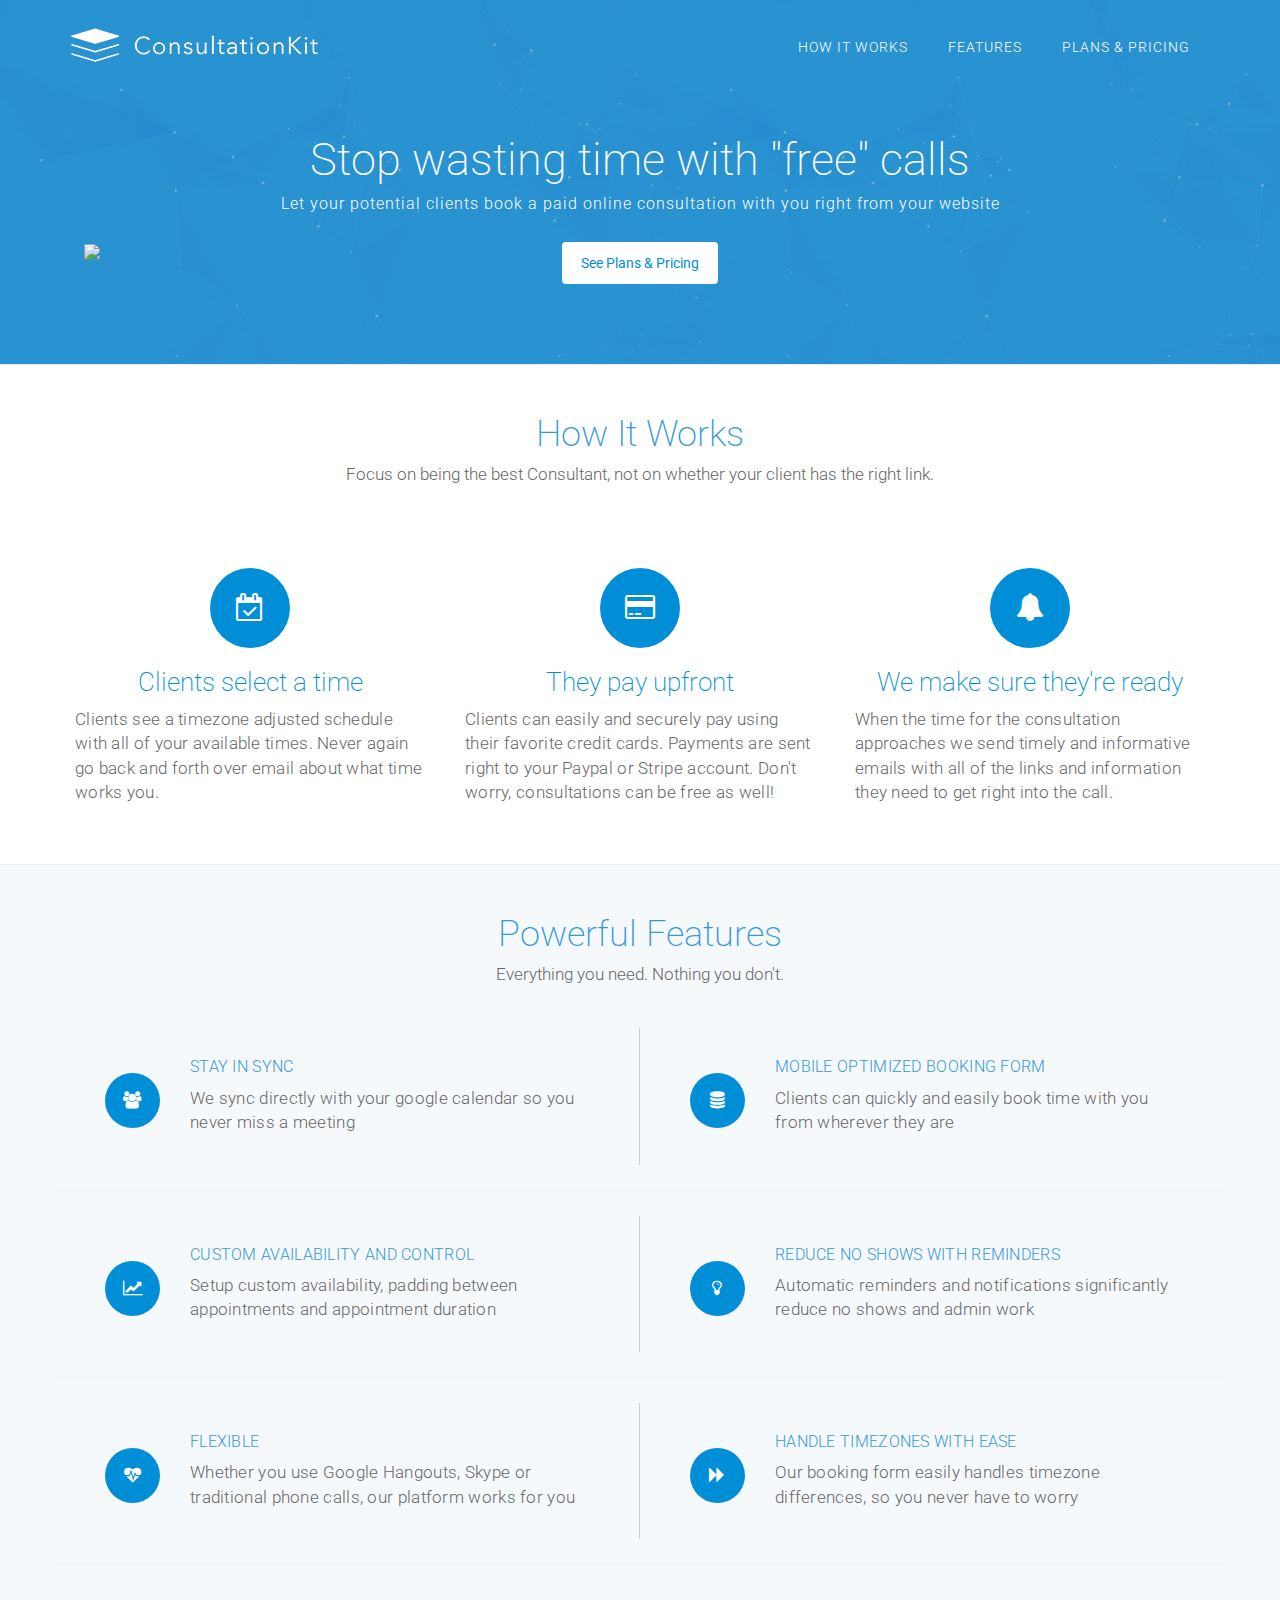
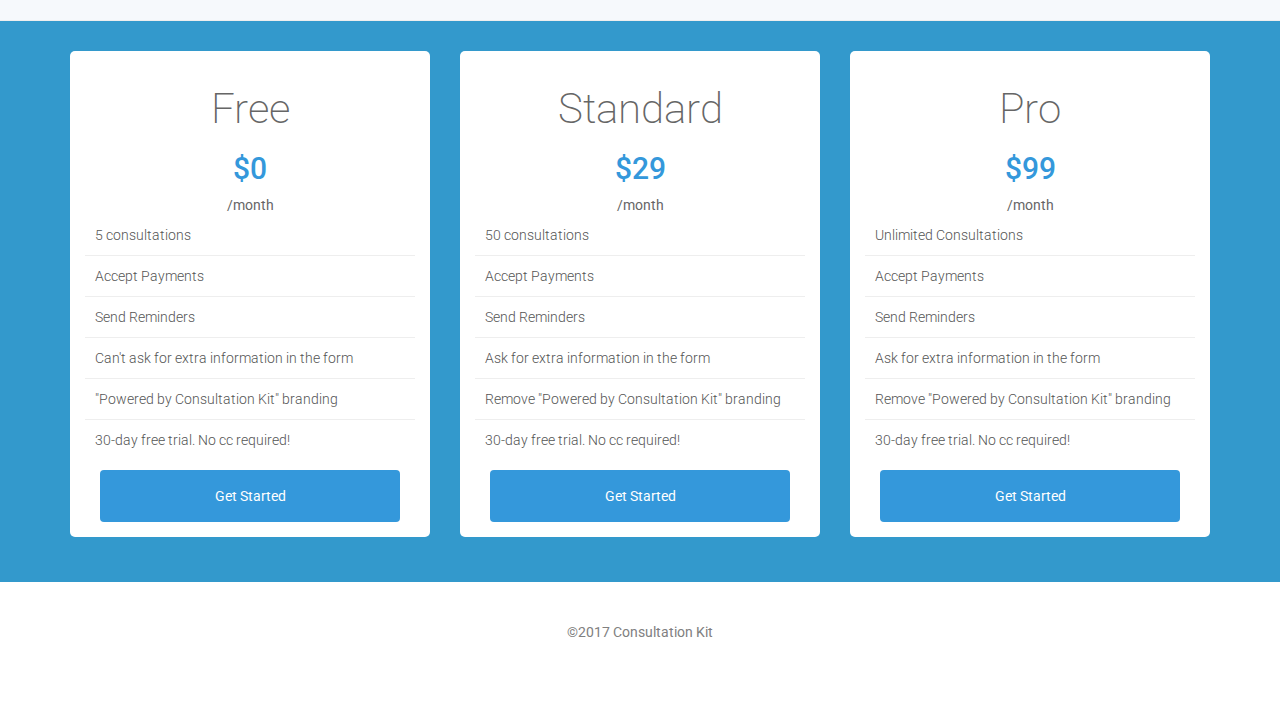
==== commit 577923be: "cleanup website getting ready for launch" ====
--- a/index.html
+++ b/index.html
@@ -5,7 +5,7 @@
 
 	<!-- SITE TITLE -->
 	<title>Consultation Kit - Streamline your online coaching &amp; consultations</title>
-	<meta name="description" content="Convos reveals common interests through real conversations">
+	<meta name="description" content="Consultation Kit is a widget that integrates with your google calendar and allows your clients too book and pay for time right from your website">
 	<meta name="keywords" content="Convos, Find, Discover, Conversations, App, Mobile">
 	<meta name="viewport" content="width=device-width, initial-scale=1, maximum-scale=1">
 	<meta name="google-site-verification" content="D7kw4qBS7Xbm1XAXugQw0Zht6vFipjHPdtNviVeNV0k" />
@@ -29,10 +29,7 @@
 
 	<!-- WEB FONTS -->
 	<link href='https://fonts.googleapis.com/css?family=Roboto:100,300,100italic,400,300italic' rel='stylesheet' type='text/css'>
-
 	<link href="https://maxcdn.bootstrapcdn.com/font-awesome/4.7.0/css/font-awesome.min.css" rel="stylesheet" integrity="sha384-wvfXpqpZZVQGK6TAh5PVlGOfQNHSoD2xbE+QkPxCAFlNEevoEH3Sl0sibVcOQVnN" crossorigin="anonymous">
-	<script type="text/javascript" src="https://ajax.googleapis.com/ajax/libs/jquery/2.1.3/jquery.min.js"></script>
-	<script type="text/javascript" src="js/booking.js"></script>
 
 	<script>
 	  (function(i,s,o,g,r,a,m){i['GoogleAnalyticsObject']=r;i[r]=i[r]||function(){
@@ -44,33 +41,21 @@
 	  ga('send', 'pageview');
 
 	</script>
-
 </head>
-
 <body>
-
 <header class="header" id="home">
-
 	<div class="see-through-blue">
-
-		<!-- STICKY NAVIGATION -->
 		<div class="navbar">
 			<div class="container">
 				<div class="navbar-header">
-
-					<!-- LOGO ON STICKY NAV BAR -->
 					<button type="button" class="navbar-toggle" data-toggle="collapse" data-target="#main-navigation">
 						<span class="sr-only">Toggle navigation</span>
 						<span class="icon-bar"></span>
 						<span class="icon-bar"></span>
 						<span class="icon-bar"></span>
 					</button>
-
 					<a class="navbar-brand" href="#"><img src="images/logo.png"></a>
-
-				</div>
-
-				<!-- NAVIGATION LINKS -->
+				</div>
 				<div class="navbar-collapse collapse" id="main-navigation">
 					<ul class="nav navbar-nav navbar-right main-navigation">
 						<li><a href="#how-it-works">How it works</a></li>
@@ -78,36 +63,27 @@
 						<li><a href="#plans">Plans &amp; Pricing</a></li>
 					</ul>
 				</div>
-			</div> <!-- /END CONTAINER -->
-		</div> <!-- /END STICKY NAVIGATION -->
-
-		<!-- CONTAINER -->
+			</div>
+		</div>
 		<div class="container hero">
-
 			<div class="row home-contents">
 				<div class="col-md-12 col-sm-12">
 					<div class="intro-section text-center fadeInRight animated">
-						<h1 class="intro">Streamline your online consulting &amp; coaching</h1>
-						<h5>Stop pushing potential clients away by making them send an email or fill out a contact form to pick a time</h5>
+						<h1 class="intro">Stop wasting time with "free" calls</h1>
+						<h5>Let your potential clients book a paid online consultation with you right from your website</h5>
 					</div>
 				</div>
 			</div>
 			<div class="action-btns">
 				<a class="btn btn-pricing" href="#plans">See Plans &amp; Pricing</a>
 			</div>
-			<!-- /END ROW -->
 			<div class="desktop fadeInLeft animated">
 				<img id="try-callout" class="hidden-sm hidden-xs" src="images/try-callout.png">
 				<div id="demo"></div>
 			</div>
-
-		</div>
-		<!-- /END CONTAINER -->
-	</div>
-	<!-- /END SOLID COLOR BG -->
+		</div>
+	</div>
 </header>
-<!-- /END HEADER -->
-
 <section class="featured" id="how-it-works">
 	<div class="container fadeInLeft animated">
 		<div class="heading text-center">
@@ -129,12 +105,6 @@
 				<h2>They pay upfront</h2>
 				<p>Clients can easily and securely pay using their favorite credit cards. Payments are sent right to your Paypal or Stripe account. Don't worry, consultations can be free as well!</p>
 			</div>
-			<!--
-			<div class="col-sm-3 explainer">
-				<h2>We collect any pertinent information</h2>
-				<p>Let us know what information you need to give a great consultation, and we'll collect it right in the form.</p>
-			</div>
-			-->
 			<div class="col-sm-4 explainer">
 				<div class="icon big">
 					<i class="fa fa-bell"></i>
@@ -144,69 +114,6 @@
 			</div>
 		</div>
 	</div>
-	<!--
-	<div class="container fadeInLeft animated">
-		<div class="heading text-center">
-			<h1>How It Works</h1>
-			<h5>Here's how clients can easily book a time with Consultation Kit</h5>
-		</div>
-		<div class="row">
-			<div class="col-sm-7 explainer">
-				<h2>Clients find a time that fits your schedule</h2>
-				<p>Clients see a timezone adjusted schedule with all of your available times. Never again go back and forth over email about what time works you.</p>
-			</div>
-			<div class="col-sm-5">
-			</div>
-		</div>
-	</div>
-	<div class="gray">
-		<div class="container fadeInRight animated">
-			<div class="row">
-				<div class="col-sm-7 explainer">
-					<h2>Clients pay right in the form</h2>
-					<p>Clients can easily and securely pay using their favorite credit cards. Payments are sent right to your Paypal or Stripe account. Don't worry, consultations can be free as well!</p>
-				</div>
-				<div class="col-sm-5 pull-phone">
-				</div>
-			</div>
-		</div>
-	</div>
-	<div class="container fadeInLeft animated">
-		<div class="row">
-			<div class="col-sm-7 explainer">
-				<h2>We collect any pertinent information</h2>
-				<p>Let us know what information you need to give a great consultation, and we'll collect it right in the form.</p>
-			</div>
-			<div class="col-sm-5 pull-phone">
-
-			</div>
-		</div>
-	</div>
-	<div class="gray">
-		<div class="container fadeInLeft animated">
-			<div class="row">
-				<div class="col-sm-7 explainer">
-					<h2>We send informative reminders</h2>
-					<p>When the time for the consultation approaches we send timely and informative emails with all of the links and information they need to get right into the call.</p>
-				</div>
-				<div class="col-sm-5 pull-phone">
-
-				</div>
-			</div>
-		</div>
-	</div>
-	<div class="container fadeInLeft animated">
-		<div class="row">
-			<div class="col-sm-7 explainer">
-				<h2>You focus on what you do best</h2>
-				<p>We take care of the busy work of running an online consulting business so you can focus on being a great consultant and not on making sure your client has the right Google Hangout link.</p>
-			</div>
-			<div class="col-sm-5 pull-phone">
-
-			</div>
-		</div>
-	</div>
-	-->
 </section>
 
 <section id="features" class="featured gray fadeInRight animated">
@@ -266,11 +173,6 @@
 		</div>
 	</div>
 </section>
-
-
-<!-- =========================
-     DOWNLOAD NOW
-============================== -->
 <section class="solid-color" id="plans">
 		<div class="container">
 			<div class="row">
@@ -285,6 +187,7 @@
 							<li>Send Reminders</li>
 							<li>Can't ask for extra information in the form</li>
 							<li>"Powered by Consultation Kit" branding</li>
+							<li>30-day free trial. No cc required!</li>
 						</ul>
 						<div data-plan="free" class="btn btn-get-started">Get Started</div>
 					</div>
@@ -300,6 +203,7 @@
 							<li>Send Reminders</li>
 							<li>Ask for extra information in the form</li>
 							<li>Remove "Powered by Consultation Kit" branding</li>
+							<li>30-day free trial. No cc required!</li>
 						</ul>
 						<div data-plan="standard" class="btn btn-get-started">Get Started</div>
 					</div>
@@ -315,54 +219,59 @@
 							<li>Send Reminders</li>
 							<li>Ask for extra information in the form</li>
 							<li>Remove "Powered by Consultation Kit" branding</li>
+							<li>30-day free trial. No cc required!</li>
 						</ul>
 						<div data-plan="pro" class="btn btn-get-started">Get Started</div>
 					</div>
 				</div>
-
-				<!--
-				<div class="col-md-8 col-md-offset-2">
-					<div class="subscription-form-container fadeInLeft animated">
-						<h2 data-wow-offset="10" data-wow-duration="1.5s">Join our mailing list!</h2>
-						<p>Learn tips and tricks on growing and maintaining happy teams.</p>
-
-						<form class="subscription-form mailchimp form-inline wow fadeInRight animated" data-wow-offset="10" data-wow-duration="1.5s" role="form">
-							<h4 class="subscription-success"></h4>
-							<h4 class="subscription-error"></h4>
-							<div class="input-and-button">
-								<input type="email" name="email" id="subscriber-email" placeholder="Your Email" class="form-control input-box">
-								<button type="submit" id="subscribe-button" class="btn btn-default standard-button">Submit</button>
-							</div>
-						</form>
-					</div>
-				</div>
-				-->
 			</div>
 		</div>
 </section>
 
-<!-- Modal -->
+<!-- Signup Modal -->
 <div class="modal fade" id="signup" tabindex="-1" role="dialog" aria-labelledby="myModalLabel">
 	<div class="modal-dialog" role="document">
 		<div class="modal-content">
 			<div class="modal-header">
 				<button type="button" class="close" data-dismiss="modal" aria-label="Close"><span aria-hidden="true">&times;</span></button>
-				<h4 class="modal-title" id="myModalLabel">You've caught us before we're ready!</h4>
+				<h4 class="modal-title">Get Started</h4>
 			</div>
 			<div class="modal-body">
 					<div class="subscription-form-container animated">
-						<p id="signup-description">Thanks for checking out Consultation Kit! Things are going really well and it should be
-							ready soon. If you would like to be one of the first users, leave your email below and
-							we'll be in touch when we're ready.</p>
 						<form id="mailchimp" class="subscription-form mailchimp form-inline wow fadeInRight animated" data-wow-offset="10" data-wow-duration="1.5s" role="form">
 							<h4 class="subscription-success"></h4>
 							<h4 class="subscription-error"></h4>
-							<div class="input">
-
-							</div>
-							<div class="input-and-button">
-								<input type="email" name="email" id="subscriber-email" placeholder="Your Email" class="form-control input-box">
-								<button type="submit" id="subscribe-button" class="btn btn-get-started btn-subscribe">Submit</button>
+							<div id="signup-form-inputs">
+								<div class="input-row row">
+									<div class="col-sm-6">
+										<label>First Name</label>
+										<input type="text" id="FNAME" name="FNAME" class="form-control input-box" placeholder="John">
+									</div>
+									<div class="col-sm-6">
+										<label>Last Name</label>
+										<input type="text" id="LNAME" name="LNAME" class="form-control input-box" placeholder="Doe">
+									</div>
+								</div>
+								<div class="input-row">
+									<label>Company Name</label>
+									<input type="text" id="COMPANY" name="COMPANY" class="form-control input-box" placeholder="Acme Inc.">
+								</div>
+								<div class="input-row">
+									<label>Email Address</label>
+									<input type="text" id="EMAIL" name="EMAIL" class="form-control input-box" placeholder="john.doe@acmeinc.com">
+								</div>
+								<div class="input-row">
+									<label>Calendar you use</label>
+									<input type="text" id="CALENDAR" name="CALENDAR" class="form-control input-box" placeholder="Google Calendar, iCloud Calendar, Outlook, other">
+								</div>
+								<div class="input-row">
+									<label>Payment Provider you use</label>
+									<input type="text" id="PAYMENT" name="PAYMENT" class="form-control input-box" placeholder="PayPal, Stripe, Other">
+								</div>
+								<input type="hidden" id="plan" name="PLAN" value="Free">
+								<div class="button-container text-center">
+									<button type="submit" id="subscribe-button" class="btn btn-subscribe">Submit</button>
+								</div>
 							</div>
 						</form>
 					</div>
@@ -401,19 +310,27 @@
 
 </footer>
 <!-- /END FOOTER -->
-<script src="https://ajax.googleapis.com/ajax/libs/jquery/3.1.0/jquery.min.js"></script>
+<script type="text/javascript" src="https://ajax.googleapis.com/ajax/libs/jquery/3.2.1/jquery.min.js"></script>
+<script src="https://maxcdn.bootstrapcdn.com/bootstrap/3.3.7/js/bootstrap.min.js" integrity="sha384-Tc5IQib027qvyjSMfHjOMaLkfuWVxZxUPnCJA7l2mCWNIpG9mGCD8wGNIcPD7Txa" crossorigin="anonymous"></script>
 <script src="js/jquery.ajaxchimp.min.js"></script>
-<script src="https://maxcdn.bootstrapcdn.com/bootstrap/3.3.7/js/bootstrap.min.js" integrity="sha384-Tc5IQib027qvyjSMfHjOMaLkfuWVxZxUPnCJA7l2mCWNIpG9mGCD8wGNIcPD7Txa" crossorigin="anonymous"></script>
+<script type="text/javascript" src="https://cdn.consultationkit.com/widget.min.js"></script>
+<script type="text/javascript">
+  var widget = new ConsultationKit();
+  widget.init({
+    targetEl: "#demo",
+    calendar: "a33e54a0-1fee-11e7-b74a-0e9b8b43f288"
+  });
+</script>
 <script type="text/javascript">
 	$( document ).ready(function() {
 		var selectedPlan = null;
 
 		$('.btn-get-started').on('click', function() {
-			selectedPlan = $(this).data().plan
-			const eventType = selectedPlan;
+			selectedPlan = $(this).data().plan;
+			$('#plan').val(selectedPlan);
 
 			// send event to google analytics on singup
-			ga('send', 'event', 'Buy Plan', eventType);
+			ga('send', 'event', 'Buy Plan', selectedPlan);
 
 			$('#signup').modal('show')
 		})
@@ -429,11 +346,10 @@
 
 		function mailchimpCallback(resp) {
 			if (resp.result === 'success') {
-				$('.subscription-success').html('<i class="icon_check_alt2"></i> Success!<br/>' + resp.msg).fadeIn(1000);
+				$('.subscription-success').html('<i class="icon_check_alt2"></i> Signup Complete!<br/>' + resp.msg).fadeIn(1000);
 				$('.subscription-error').fadeOut(500);
 
-				$('.input-and-button').hide();
-				$('#signup-description').hide();
+				$('#signup-form-inputs').hide();
 
 				ga('send', 'event', 'Email Signup', selectedPlan);
 
@@ -457,89 +373,6 @@
 			}
 		});
 	});
-
-	var addHour = function (date, amount) {
-		return new Date(date.valueOf() + amount * (1000 * 60 * 60));
-	};
-	var toNearestHour = function (date) {
-		return new Date(date.valueOf() - (date.valueOf() % (1000 * 60 * 60)));
-	};
-
-	var createFakeEvents = function (amount) {
-		var firstDate = toNearestHour(new Date());
-
-		var times = [];
-
-		for (var i = 0; i < amount; i++) {
-			times.push({
-				start: addHour(firstDate, i).toISOString(),
-				end: addHour(firstDate, i + 1).toISOString()
-			});
-		}
-		return { data: times };
-	};
-
-	flBooking({
-		targetEl: document.querySelector('#demo'),
-		name: 'Book a 1hr consultation',
-		email: 'dan@consultationkit.com',
-		timezone: {
-			timezone: 'America/New_York',
-			utc_offset: -5
-		},
-		bookingFields: {
-			name: {
-				placeholder: 'Full name',
-				prefilled: false,
-				locked: false
-			},
-			email: {
-				placeholder: 'E-mail',
-				prefilled: false,
-				locked: false
-			},
-			phone: {
-				enabled: true,
-				placeholder: 'Phone number',
-				prefilled: false,
-				required: true,
-				locked: false
-			},
-			voip: {
-				enabled: true,
-				placeholder: 'Skype username',
-				prefilled: false,
-				required: true,
-				locked: false
-			},
-			comment: {
-				enabled: false
-			}
-		},
-		localization: {
-			showTimezoneHelper: true,
-			timeDateFormat: '12h-mdy-sun',
-			strings: {
-				submitText: 'Book',
-				successMessageTitle: 'Booking Complete',
-				successMessageBody: 'Thanks for checking out Consultation Kit! Want a user-friendly, timezone-aware ' +
-				'booking calendar that accepts payments for your website? Signup below!',
-				timezoneHelperLoading: 'Loading..',
-				timezoneHelperDifferent: 'Your timezone is %s hours %s (calendar shown in your local time)',
-				timezoneHelperSame: 'You are in the same timezone'
-			}
-		},
-		avatar: 'images/demo-consultant.jpg',
-		createBooking: function (data) {
-			ga('send', 'event', 'Booking Created');
-
-			return Promise.resolve(data)
-		}, // must return a promise
-		getEvents: function (data) { return createFakeEvents(1000)},
-		callbacks: {
-			showBookingPage: function(slot) { console.log('showBookingPage', slot); },
-		}
-	});
 </script>
 
 </body>
--- a/css/main.css
+++ b/css/main.css
@@ -3,10 +3,10 @@
 }
 
 .solid-color{
-    background: rgba(51,153,204, 0.85);
+    background: rgba(51,153,204, 1);
 }
 .see-through-blue{
-    background: rgba(51,153,204, 0.85);
+    background: rgba(51,153,204, 0.75);
 }
 .navbar-brand{
     line-height: 63px;
@@ -45,8 +45,8 @@
     letter-spacing: 1px;
 }
 #home{
-    //background: url('../images/bg.jpg');
-    //background-size: cover;
+    background: url('../images/bg.jpg');
+    background-size: cover;
 }
 .phone{
     padding: 50px 15px;
@@ -63,28 +63,10 @@
     background: #fff;
     box-shadow: inset 0 4px 7px 1px #fff,inset 0 -5px 20px rgba(173,186,204,.25),0 2px 6px rgba(0,21,64,.14),0 10px 20px rgba(0,21,64,.05);
 }
-.phone img{
-    border-radius: 4px;
-    max-width: 100%;
-}
 .desktop{
-    //padding: 50px 15px 0;
     margin: 10px auto 0;
-    display: -webkit-box;
-    display: -webkit-flex;
-    display: -ms-flexbox;
-    display: flex;
-    justify-content: center;
     max-width: 972px;
-    align-items: center;
-    //border-radius: 38px 38px 0 0;
-    //background: #f9f9f9;
-    //box-shadow: inset 0 4px 7px 1px #fff,inset 0 -5px 20px rgba(173,186,204,.25),0 2px 6px rgba(0,21,64,.14),0 10px 20px rgba(0,21,64,.05);
-}
-.desktop img{
-    //border-radius: 4px;
-    max-width: 100%;
-    //border: 1px solid #eee;
+    position: relative;
 }
 .featured{
     padding: 30px 0;
@@ -173,7 +155,7 @@
     font-size: 28px;
 }
 .subscription-form-container {
-    padding: 25px;
+    padding: 0 25px;
 }
 .subscription-form-container h2{
     font-weight: 300;
@@ -185,6 +167,12 @@
     font-size: 15px;
     letter-spacing: 1px;
     padding-bottom: 30px;
+    color: #666;
+}
+.input-row {
+    margin-bottom: 10px;
+}
+.input-row label {
     color: #666;
 }
 
@@ -202,6 +190,7 @@
     height: 57px;
     padding-left: 20px;
     flex: 1;
+    width: 100%;
     -webkit-box-shadow: none;
     box-shadow: none;
     background: #FFF;
@@ -342,11 +331,12 @@
     background: #fff;
     color: #008ed6;
 }
-.btn-get-started {
+.btn-get-started, .btn-subscribe {
     background: #3498db;
     color: #fff;
     width: 100%;
     padding: 15px;
+    max-width: 300px;
 }
 #plans {
     padding: 30px;
@@ -396,11 +386,12 @@
 }
 #demo {
     width: 100%;
+    margin-top: 60px;
 }
 #try-callout {
     position: absolute;
     left: 0px;
-    top: -60px;
+    top: -120px;
 }
 @media (min-width: 768px){
     .hero {
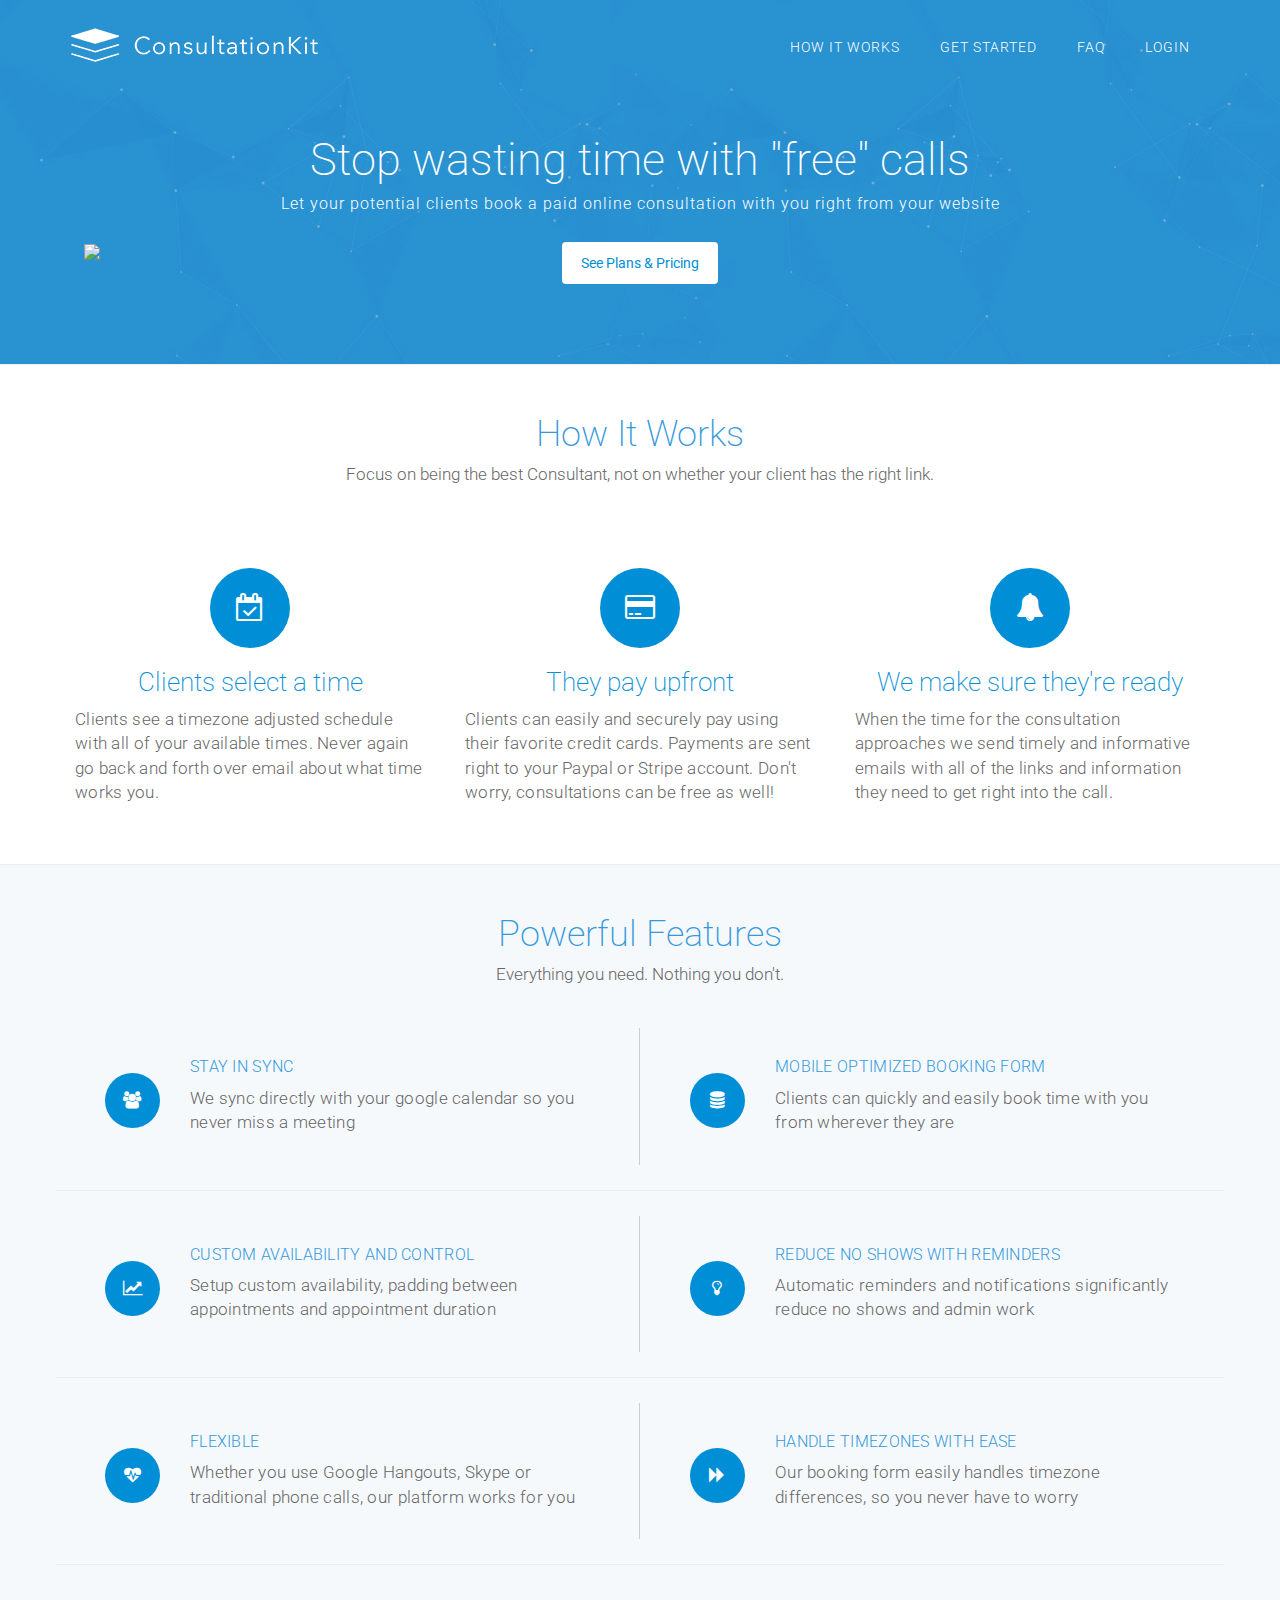
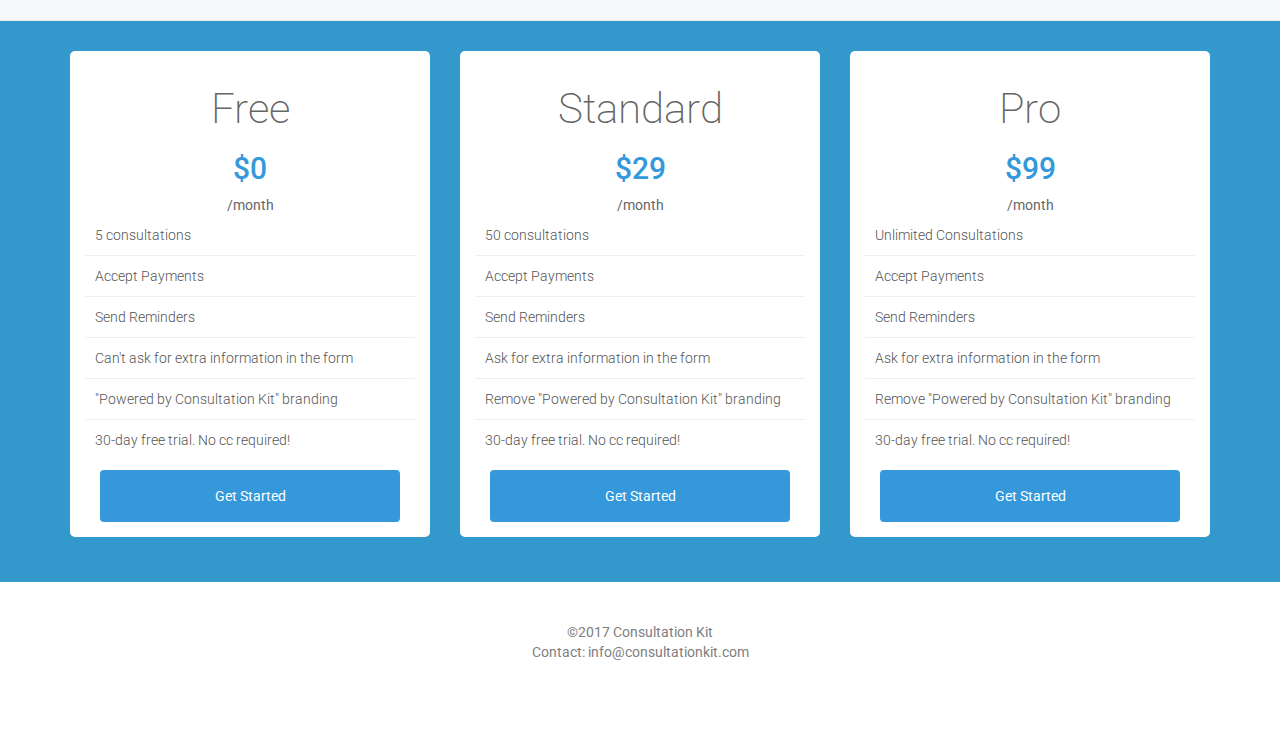
==== commit 53231015: "Merge pull request #2 from sipplified/feature/faq" ====
--- a/index.html
+++ b/index.html
@@ -54,13 +54,14 @@
 						<span class="icon-bar"></span>
 						<span class="icon-bar"></span>
 					</button>
-					<a class="navbar-brand" href="#"><img src="images/logo.png"></a>
+					<a class="navbar-brand" href="index.html"><img src="images/logo.png"></a>
 				</div>
 				<div class="navbar-collapse collapse" id="main-navigation">
 					<ul class="nav navbar-nav navbar-right main-navigation">
-						<li><a href="#how-it-works">How it works</a></li>
-						<li><a href="#features">Features</a></li>
-						<li><a href="#plans">Plans &amp; Pricing</a></li>
+						<li><a href="index.html#how-it-works">How it works</a></li>
+						<li><a href="index.html#plans">Get Started</a></li>
+						<li><a href="faq.html">FAQ</a></li>
+						<li><a href="https://app.consultationkit.com">Login</a></li>
 					</ul>
 				</div>
 			</div>
@@ -303,6 +304,8 @@
 		<!-- COPYRIGHT TEXT -->
 		<p class="copyright text-center">
 			©2017 Consultation Kit
+			<br>
+      Contact: info@consultationkit.com
 		</p>
 
 	</div>
--- a/css/main.css
+++ b/css/main.css
@@ -426,4 +426,32 @@
     #try-callout {
         left: -70px;
     }
-}+}
+
+/* FAQ */
+
+.faq {
+  margin-top: 50px;
+  margin-left: 50px;
+}
+
+.faq ul {
+  list-style: none;
+}
+
+.faq li {
+  margin: 10px;
+  margin-bottom: 30px;
+}
+
+.faq ul li span {
+  font-size: 30px;
+  color: #3498db;
+}
+
+.faq ul li p {
+  font-size: 18px;
+  color: #555;
+  margin-left: 10px;
+  margin-top: 10px;
+}
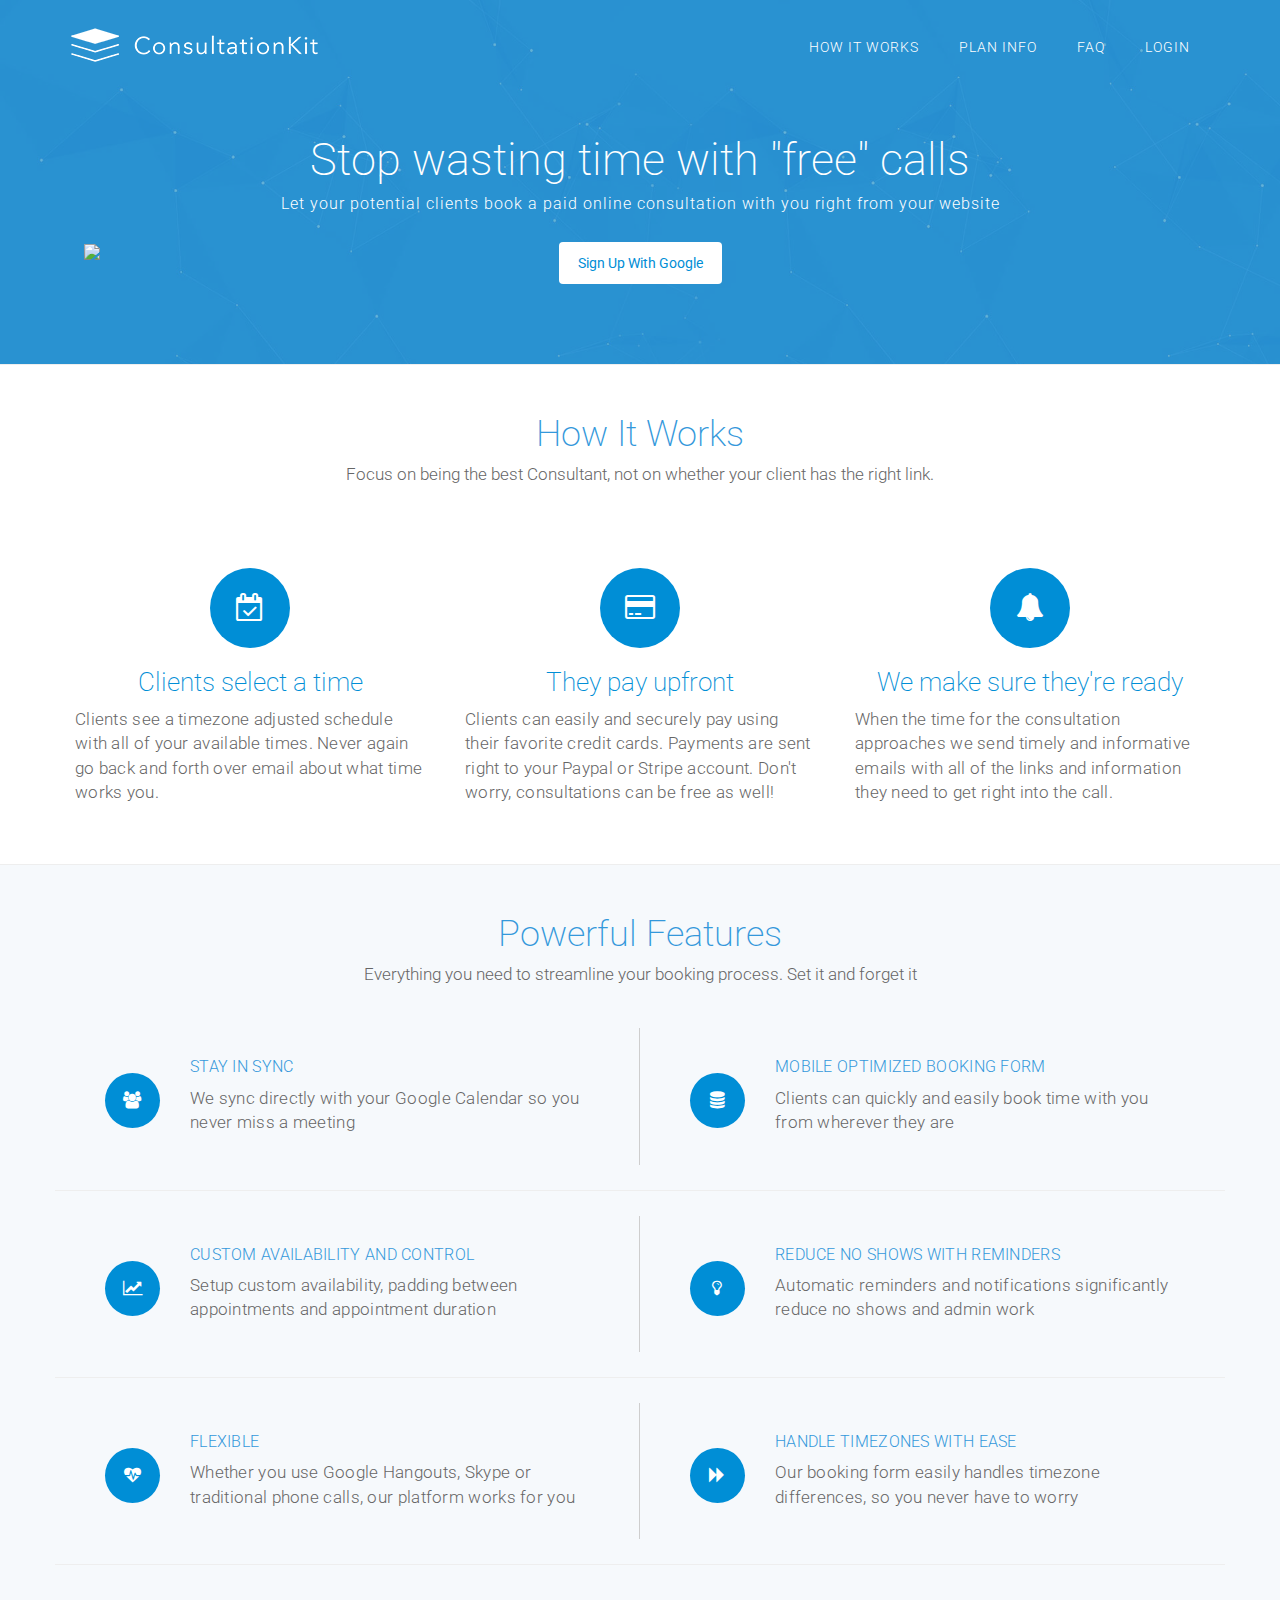
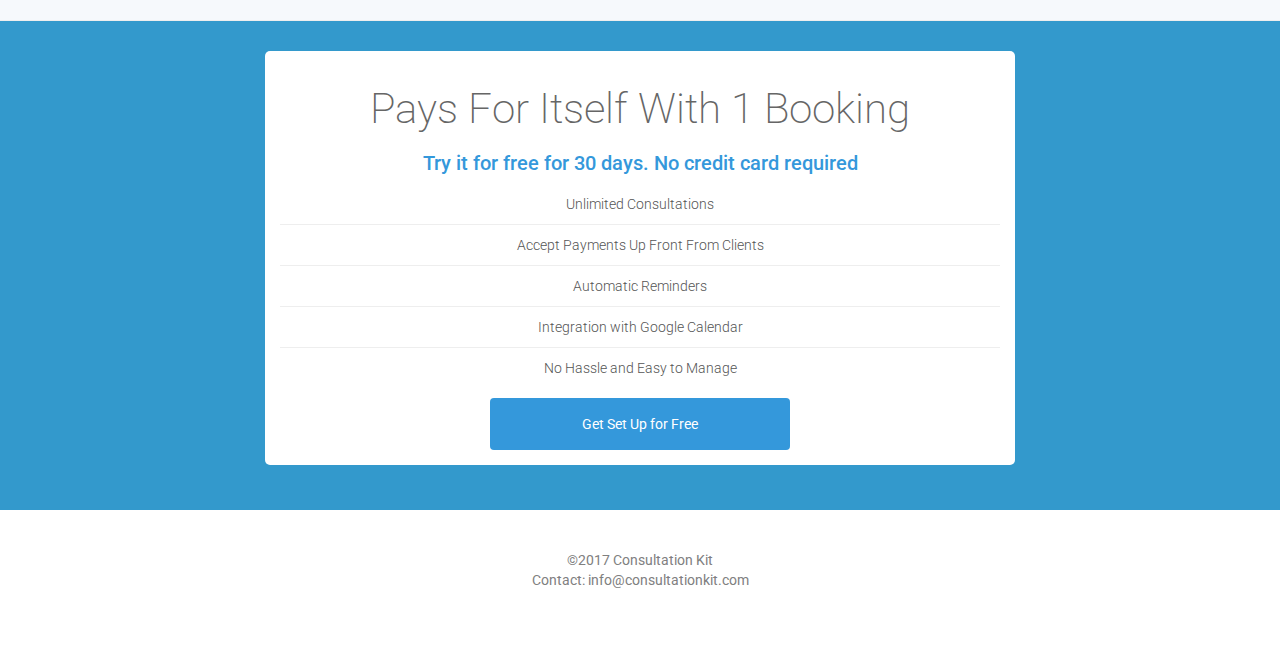
==== commit 1a2f2a91: "Merge pull request #1 from sipplified/feature/login-button" ====
--- a/index.html
+++ b/index.html
@@ -59,7 +59,7 @@
 				<div class="navbar-collapse collapse" id="main-navigation">
 					<ul class="nav navbar-nav navbar-right main-navigation">
 						<li><a href="index.html#how-it-works">How it works</a></li>
-						<li><a href="index.html#plans">Get Started</a></li>
+						<li><a href="index.html#plans">Plan Info</a></li>
 						<li><a href="faq.html">FAQ</a></li>
 						<li><a href="https://app.consultationkit.com">Login</a></li>
 					</ul>
@@ -76,7 +76,7 @@
 				</div>
 			</div>
 			<div class="action-btns">
-				<a class="btn btn-pricing" href="#plans">See Plans &amp; Pricing</a>
+				<a class="btn btn-pricing" href="https://api.consultationkit.com/google/auth">Sign Up With Google</a>
 			</div>
 			<div class="desktop fadeInLeft animated">
 				<img id="try-callout" class="hidden-sm hidden-xs" src="images/try-callout.png">
@@ -121,7 +121,7 @@
 	<div class="container">
 		<div class="heading text-center">
 			<h1>Powerful Features</h1>
-			<h5>Everything you need. Nothing you don't.</h5>
+			<h5>Everything you need to streamline your booking process. Set it and forget it</h5>
 		</div>
 		<div class="row benefits">
 			<div class="col-sm-6 benefit">
@@ -129,7 +129,7 @@
 					<i class="fa fa-users"></i>
 				</div>
 				<h4>Stay In Sync</h4>
-				<p>We sync directly with your google calendar so you never miss a meeting
+				<p>We sync directly with your Google Calendar so you never miss a meeting
 				</p>
 			</div>
 			<div class="col-sm-6 benefit">
@@ -177,109 +177,23 @@
 <section class="solid-color" id="plans">
 		<div class="container">
 			<div class="row">
-				<div class="col-sm-4">
+				<div class="col-md-8 col-md-offset-2">
 					<div class="plan">
-						<h2>Free</h2>
-						<h3>$0</h3>
-						<span>/month</span>
-						<ul>
-							<li>5 consultations</li>
-							<li>Accept Payments</li>
-							<li>Send Reminders</li>
-							<li>Can't ask for extra information in the form</li>
-							<li>"Powered by Consultation Kit" branding</li>
-							<li>30-day free trial. No cc required!</li>
-						</ul>
-						<div data-plan="free" class="btn btn-get-started">Get Started</div>
-					</div>
-				</div>
-				<div class="col-sm-4">
-					<div class="plan">
-						<h2>Standard</h2>
-						<h3>$29</h3>
-						<span>/month</span>
-						<ul>
-							<li>50 consultations</li>
-							<li>Accept Payments</li>
-							<li>Send Reminders</li>
-							<li>Ask for extra information in the form</li>
-							<li>Remove "Powered by Consultation Kit" branding</li>
-							<li>30-day free trial. No cc required!</li>
-						</ul>
-						<div data-plan="standard" class="btn btn-get-started">Get Started</div>
-					</div>
-				</div>
-				<div class="col-sm-4">
-					<div class="plan">
-						<h2>Pro</h2>
-						<h3>$99</h3>
-						<span>/month</span>
+						<h2>Pays For Itself With 1 Booking</h2>
+						<h3>Try it for free for 30 days. No credit card required</h3>
 						<ul>
 							<li>Unlimited Consultations</li>
-							<li>Accept Payments</li>
-							<li>Send Reminders</li>
-							<li>Ask for extra information in the form</li>
-							<li>Remove "Powered by Consultation Kit" branding</li>
-							<li>30-day free trial. No cc required!</li>
+							<li>Accept Payments Up Front From Clients</li>
+							<li>Automatic Reminders</li>
+							<li>Integration with Google Calendar</li>
+							<li>No Hassle and Easy to Manage</li>
 						</ul>
-						<div data-plan="pro" class="btn btn-get-started">Get Started</div>
+						<a data-plan="standard" class="btn btn-get-started" href="https://app.consultationkit.com">Get Set Up for Free</a>
 					</div>
 				</div>
 			</div>
 		</div>
 </section>
-
-<!-- Signup Modal -->
-<div class="modal fade" id="signup" tabindex="-1" role="dialog" aria-labelledby="myModalLabel">
-	<div class="modal-dialog" role="document">
-		<div class="modal-content">
-			<div class="modal-header">
-				<button type="button" class="close" data-dismiss="modal" aria-label="Close"><span aria-hidden="true">&times;</span></button>
-				<h4 class="modal-title">Get Started</h4>
-			</div>
-			<div class="modal-body">
-					<div class="subscription-form-container animated">
-						<form id="mailchimp" class="subscription-form mailchimp form-inline wow fadeInRight animated" data-wow-offset="10" data-wow-duration="1.5s" role="form">
-							<h4 class="subscription-success"></h4>
-							<h4 class="subscription-error"></h4>
-							<div id="signup-form-inputs">
-								<div class="input-row row">
-									<div class="col-sm-6">
-										<label>First Name</label>
-										<input type="text" id="FNAME" name="FNAME" class="form-control input-box" placeholder="John">
-									</div>
-									<div class="col-sm-6">
-										<label>Last Name</label>
-										<input type="text" id="LNAME" name="LNAME" class="form-control input-box" placeholder="Doe">
-									</div>
-								</div>
-								<div class="input-row">
-									<label>Company Name</label>
-									<input type="text" id="COMPANY" name="COMPANY" class="form-control input-box" placeholder="Acme Inc.">
-								</div>
-								<div class="input-row">
-									<label>Email Address</label>
-									<input type="text" id="EMAIL" name="EMAIL" class="form-control input-box" placeholder="john.doe@acmeinc.com">
-								</div>
-								<div class="input-row">
-									<label>Calendar you use</label>
-									<input type="text" id="CALENDAR" name="CALENDAR" class="form-control input-box" placeholder="Google Calendar, iCloud Calendar, Outlook, other">
-								</div>
-								<div class="input-row">
-									<label>Payment Provider you use</label>
-									<input type="text" id="PAYMENT" name="PAYMENT" class="form-control input-box" placeholder="PayPal, Stripe, Other">
-								</div>
-								<input type="hidden" id="plan" name="PLAN" value="Free">
-								<div class="button-container text-center">
-									<button type="submit" id="subscribe-button" class="btn btn-subscribe">Submit</button>
-								</div>
-							</div>
-						</form>
-					</div>
-			</div>
-		</div>
-	</div>
-</div>
 
 <!-- =========================
      FOOTER
@@ -334,8 +248,6 @@
 
 			// send event to google analytics on singup
 			ga('send', 'event', 'Buy Plan', selectedPlan);
-
-			$('#signup').modal('show')
 		})
 		/* =================================
 		 ===  MAILCHIMP                 ====
--- a/css/main.css
+++ b/css/main.css
@@ -357,7 +357,7 @@
 }
 .plan h3 {
     color: #3498db;
-    font-size: 30px;
+    font-size: 20px;
 }
 .plan span {
     color: #666;
@@ -376,6 +376,7 @@
     text-align: left;
     font-size: 14px;
     font-weight: 300;
+    text-align: center;
 }
 .plan ul li:last-child {
     border: none;
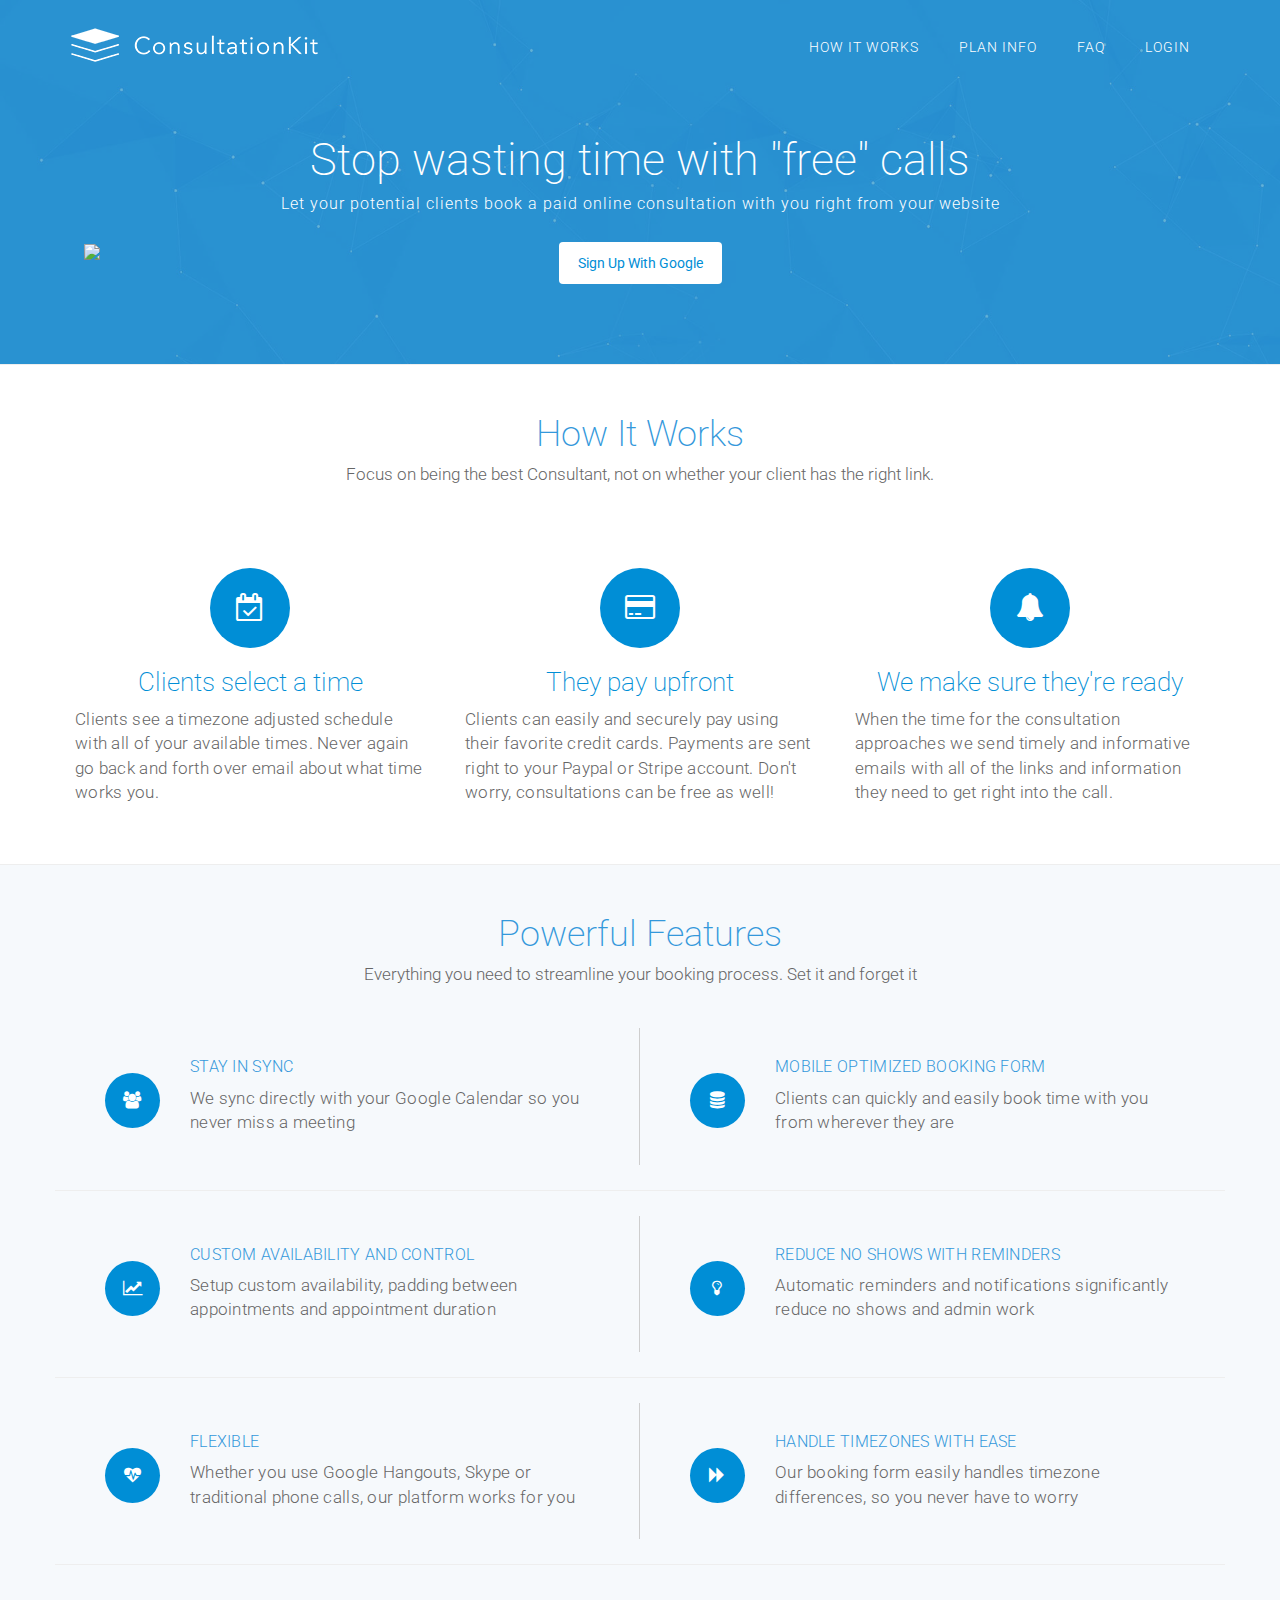
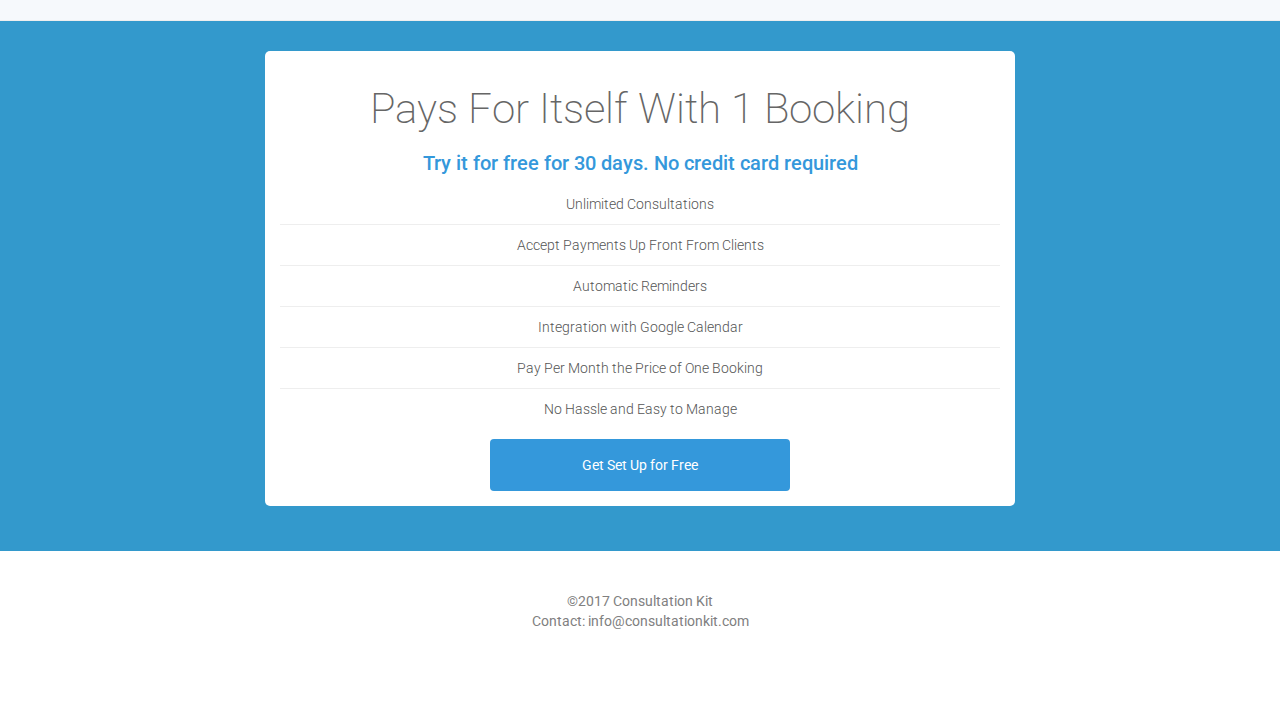
==== commit 87660c61: "Merge pull request #3 from sipplified/feature/typos" ====
--- a/index.html
+++ b/index.html
@@ -186,6 +186,7 @@
 							<li>Accept Payments Up Front From Clients</li>
 							<li>Automatic Reminders</li>
 							<li>Integration with Google Calendar</li>
+							<li>Pay Per Month the Price of One Booking</li>
 							<li>No Hassle and Easy to Manage</li>
 						</ul>
 						<a data-plan="standard" class="btn btn-get-started" href="https://app.consultationkit.com">Get Set Up for Free</a>
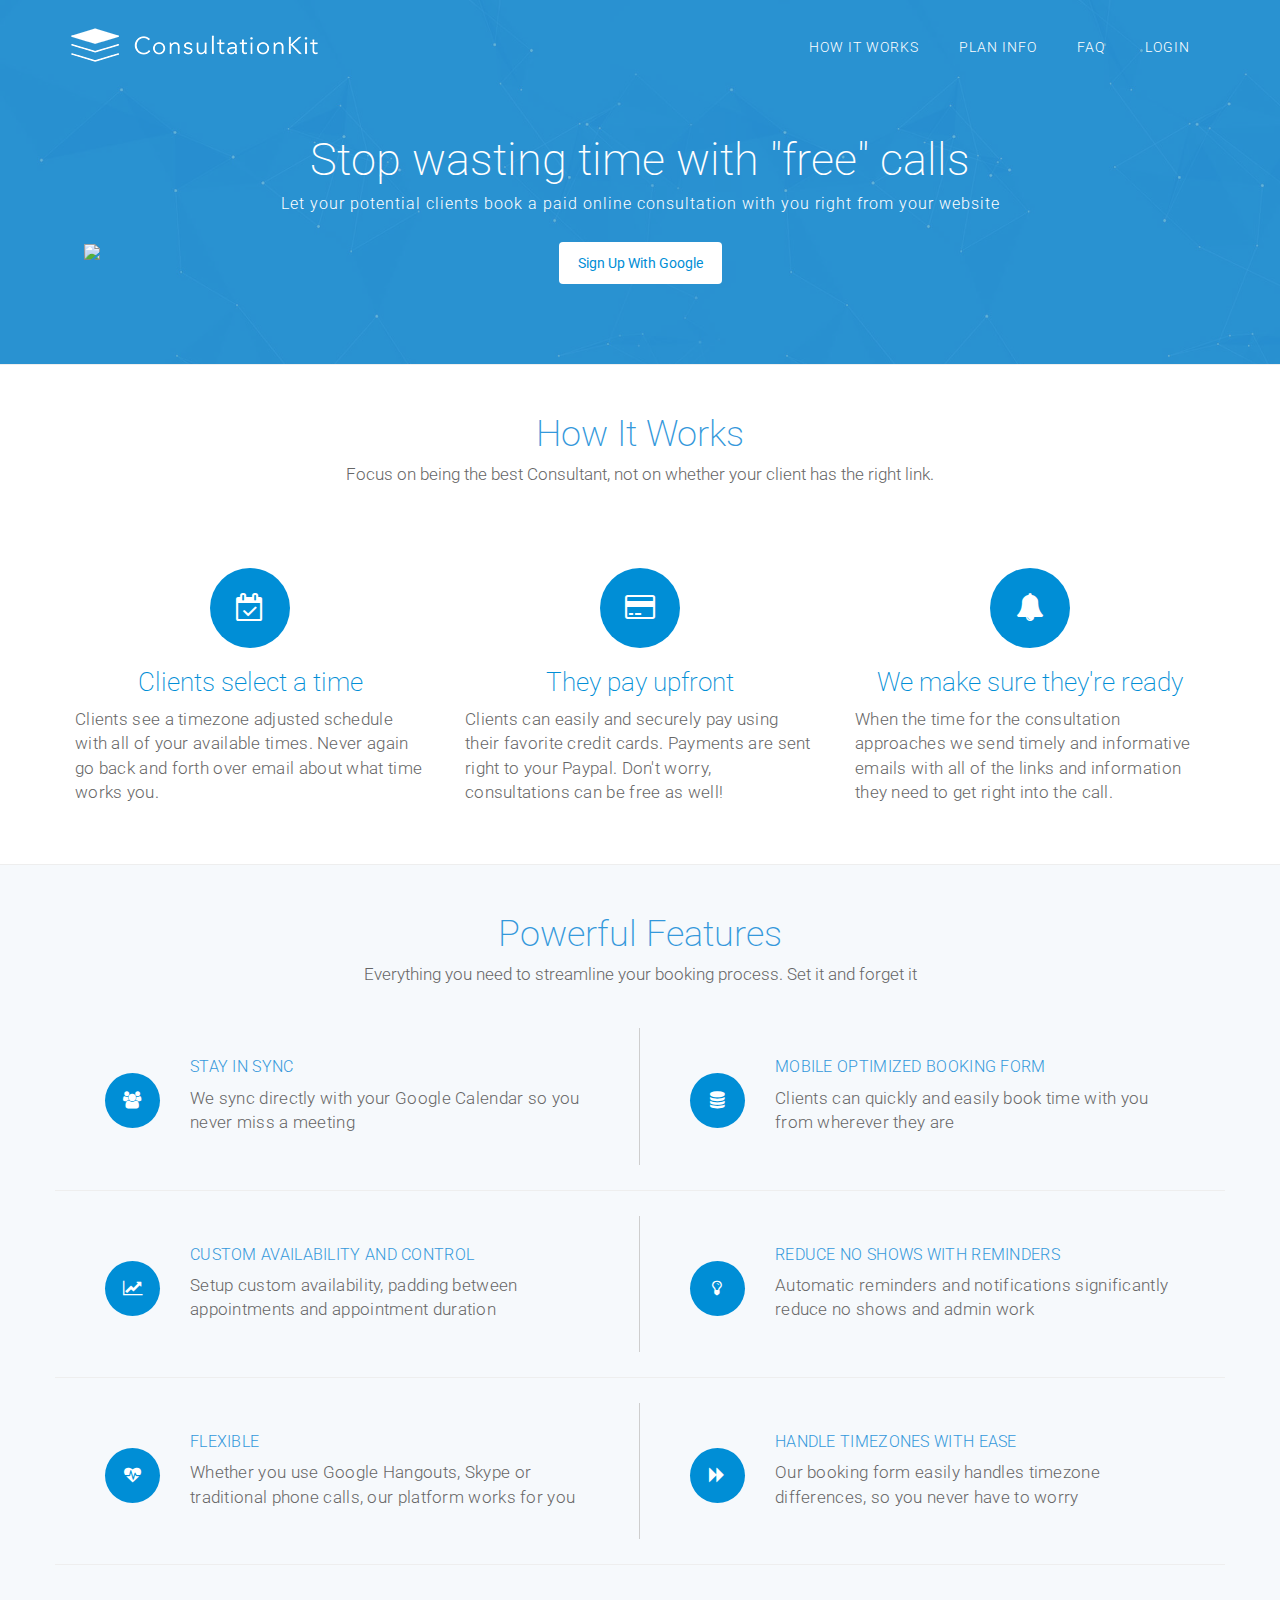
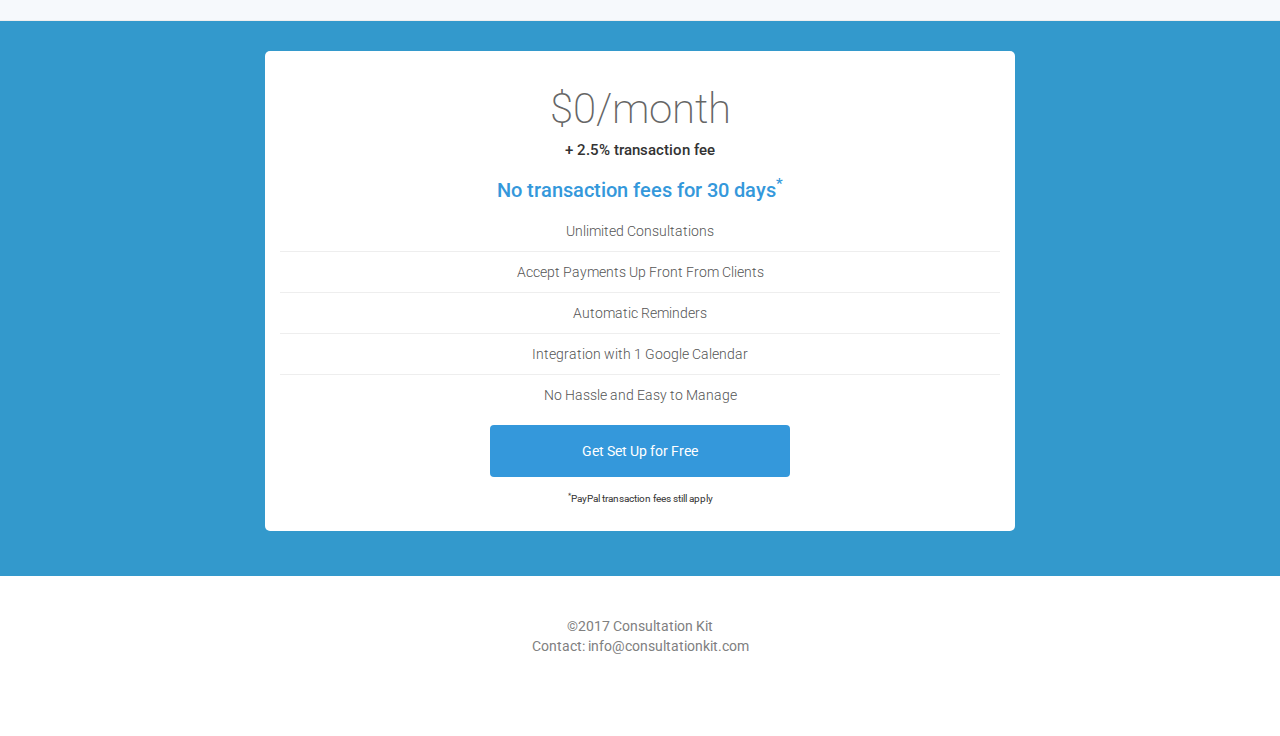
==== commit d507c4b8: "change pricing text (#6)" ====
--- a/index.html
+++ b/index.html
@@ -61,7 +61,7 @@
 						<li><a href="index.html#how-it-works">How it works</a></li>
 						<li><a href="index.html#plans">Plan Info</a></li>
 						<li><a href="faq.html">FAQ</a></li>
-						<li><a href="https://app.consultationkit.com">Login</a></li>
+						<li><a href="https://dashboard.consultationkit.com">Login</a></li>
 					</ul>
 				</div>
 			</div>
@@ -104,7 +104,7 @@
 					<i class="fa fa-credit-card"></i>
 				</div>
 				<h2>They pay upfront</h2>
-				<p>Clients can easily and securely pay using their favorite credit cards. Payments are sent right to your Paypal or Stripe account. Don't worry, consultations can be free as well!</p>
+				<p>Clients can easily and securely pay using their favorite credit cards. Payments are sent right to your Paypal. Don't worry, consultations can be free as well!</p>
 			</div>
 			<div class="col-sm-4 explainer">
 				<div class="icon big">
@@ -179,17 +179,18 @@
 			<div class="row">
 				<div class="col-md-8 col-md-offset-2">
 					<div class="plan">
-						<h2>Pays For Itself With 1 Booking</h2>
-						<h3>Try it for free for 30 days. No credit card required</h3>
+						<h2>$0/month</h2>
+						<h4 style="font-size: 15px;">+ 2.5% transaction fee</h4>
+						<h3>No transaction fees for 30 days<sup>*</sup></h3>
 						<ul>
 							<li>Unlimited Consultations</li>
 							<li>Accept Payments Up Front From Clients</li>
 							<li>Automatic Reminders</li>
-							<li>Integration with Google Calendar</li>
-							<li>Pay Per Month the Price of One Booking</li>
+							<li>Integration with 1 Google Calendar</li>
 							<li>No Hassle and Easy to Manage</li>
 						</ul>
-						<a data-plan="standard" class="btn btn-get-started" href="https://app.consultationkit.com">Get Set Up for Free</a>
+						<a data-plan="standard" class="btn btn-get-started" href="https://dashboard.consultationkit.com">Get Set Up for Free</a>
+						<p style="font-size:10px; margin-top:15px;"><sup>*</sup>PayPal transaction fees still apply</p>
 					</div>
 				</div>
 			</div>
--- a/css/main.css
+++ b/css/main.css
@@ -373,7 +373,6 @@
     color: #555;
     border-bottom: 1px solid #eee;
     width: 100%;
-    text-align: left;
     font-size: 14px;
     font-weight: 300;
     text-align: center;
